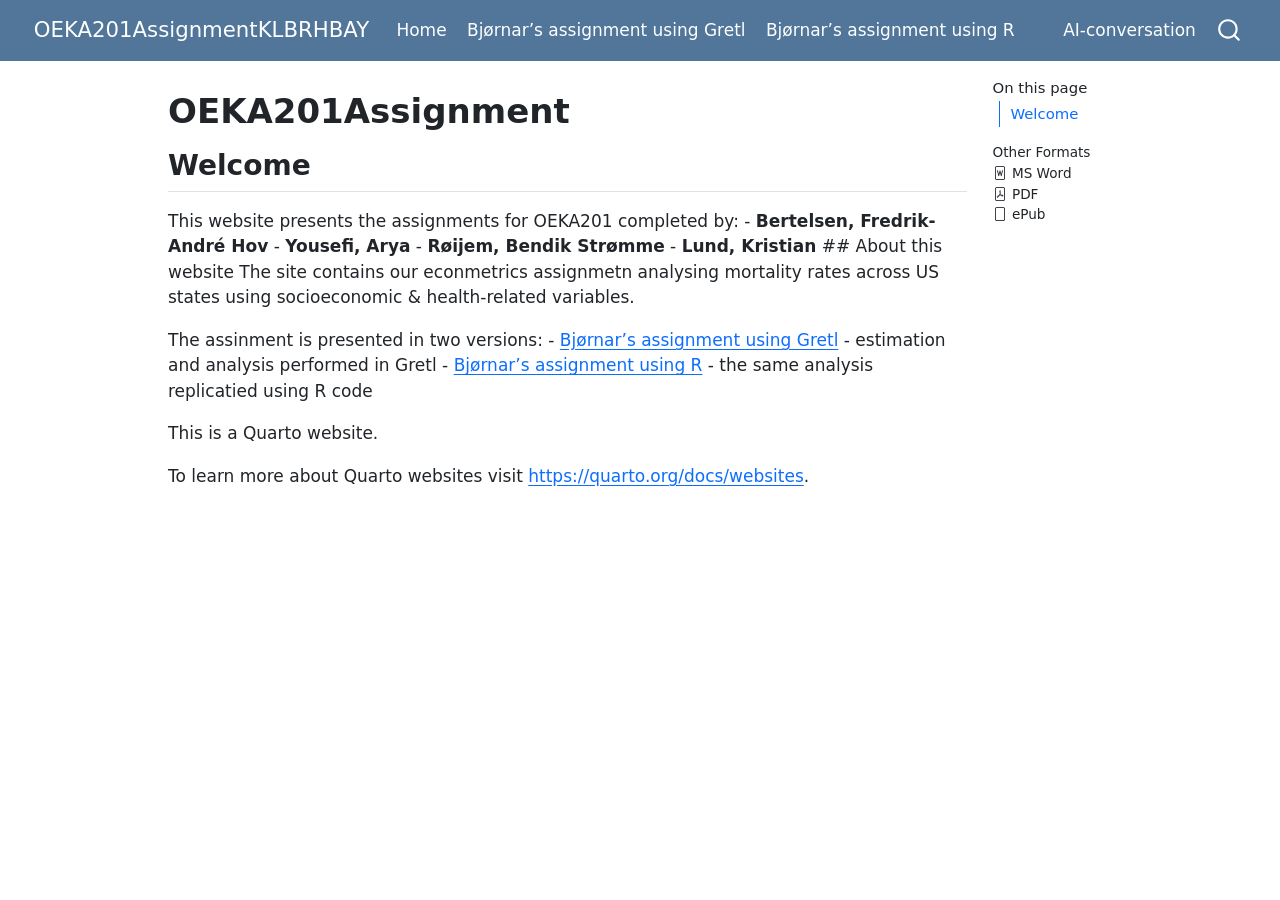
==== docs/index.html @ 36e55517 "la til landing page content" ====
<!DOCTYPE html>
<html xmlns="http://www.w3.org/1999/xhtml" lang="en" xml:lang="en"><head>

<meta charset="utf-8">
<meta name="generator" content="quarto-1.8.25">

<meta name="viewport" content="width=device-width, initial-scale=1.0, user-scalable=yes">


<title>OEKA201Assignment – OEKA201AssignmentKLBRHBAY</title>
<style>
code{white-space: pre-wrap;}
span.smallcaps{font-variant: small-caps;}
div.columns{display: flex; gap: min(4vw, 1.5em);}
div.column{flex: auto; overflow-x: auto;}
div.hanging-indent{margin-left: 1.5em; text-indent: -1.5em;}
ul.task-list{list-style: none;}
ul.task-list li input[type="checkbox"] {
  width: 0.8em;
  margin: 0 0.8em 0.2em -1em; /* quarto-specific, see https://github.com/quarto-dev/quarto-cli/issues/4556 */ 
  vertical-align: middle;
}
</style>


<script src="site_libs/quarto-nav/quarto-nav.js"></script>
<script src="site_libs/quarto-nav/headroom.min.js"></script>
<script src="site_libs/clipboard/clipboard.min.js"></script>
<script src="site_libs/quarto-search/autocomplete.umd.js"></script>
<script src="site_libs/quarto-search/fuse.min.js"></script>
<script src="site_libs/quarto-search/quarto-search.js"></script>
<meta name="quarto:offset" content="./">
<script src="site_libs/quarto-html/quarto.js" type="module"></script>
<script src="site_libs/quarto-html/tabsets/tabsets.js" type="module"></script>
<script src="site_libs/quarto-html/axe/axe-check.js" type="module"></script>
<script src="site_libs/quarto-html/popper.min.js"></script>
<script src="site_libs/quarto-html/tippy.umd.min.js"></script>
<script src="site_libs/quarto-html/anchor.min.js"></script>
<link href="site_libs/quarto-html/tippy.css" rel="stylesheet">
<link href="site_libs/quarto-html/quarto-syntax-highlighting-7b89279ff1a6dce999919e0e67d4d9ec.css" rel="stylesheet" id="quarto-text-highlighting-styles">
<script src="site_libs/bootstrap/bootstrap.min.js"></script>
<link href="site_libs/bootstrap/bootstrap-icons.css" rel="stylesheet">
<link href="site_libs/bootstrap/bootstrap-ff63373b1067ca6f91cf1456aa1f00a2.min.css" rel="stylesheet" append-hash="true" id="quarto-bootstrap" data-mode="light">
<script id="quarto-search-options" type="application/json">{
  "location": "navbar",
  "copy-button": false,
  "collapse-after": 3,
  "panel-placement": "end",
  "type": "overlay",
  "limit": 50,
  "keyboard-shortcut": [
    "f",
    "/",
    "s"
  ],
  "show-item-context": false,
  "language": {
    "search-no-results-text": "No results",
    "search-matching-documents-text": "matching documents",
    "search-copy-link-title": "Copy link to search",
    "search-hide-matches-text": "Hide additional matches",
    "search-more-match-text": "more match in this document",
    "search-more-matches-text": "more matches in this document",
    "search-clear-button-title": "Clear",
    "search-text-placeholder": "",
    "search-detached-cancel-button-title": "Cancel",
    "search-submit-button-title": "Submit",
    "search-label": "Search"
  }
}</script>


</head>

<body class="nav-fixed quarto-light">

<div id="quarto-search-results"></div>
  <header id="quarto-header" class="headroom fixed-top">
    <nav class="navbar navbar-expand-lg " data-bs-theme="dark">
      <div class="navbar-container container-fluid">
      <div class="navbar-brand-container mx-auto">
    <a href="./index.html" class="navbar-brand navbar-brand-logo">
    </a>
    <a class="navbar-brand" href="./index.html">
    <span class="navbar-title">OEKA201AssignmentKLBRHBAY</span>
    </a>
  </div>
            <div id="quarto-search" class="" title="Search"></div>
          <button class="navbar-toggler" type="button" data-bs-toggle="collapse" data-bs-target="#navbarCollapse" aria-controls="navbarCollapse" role="menu" aria-expanded="false" aria-label="Toggle navigation" onclick="if (window.quartoToggleHeadroom) { window.quartoToggleHeadroom(); }">
  <span class="navbar-toggler-icon"></span>
</button>
          <div class="collapse navbar-collapse" id="navbarCollapse">
            <ul class="navbar-nav navbar-nav-scroll me-auto">
  <li class="nav-item">
    <a class="nav-link active" href="./index.html" aria-current="page"> 
<span class="menu-text">Home</span></a>
  </li>  
  <li class="nav-item">
    <a class="nav-link" href="./assignment_gretl.pdf"> 
<span class="menu-text">Bjørnar’s assignment using Gretl</span></a>
  </li>  
  <li class="nav-item">
    <a class="nav-link" href="./assignment_r.pdf"> 
<span class="menu-text">Bjørnar’s assignment using R</span></a>
  </li>  
</ul>
            <ul class="navbar-nav navbar-nav-scroll ms-auto">
  <li class="nav-item">
    <span class="nav-link">
<span class="menu-text">AI-conversation</span>
    </span>
  </li>  
</ul>
          </div> <!-- /navcollapse -->
            <div class="quarto-navbar-tools">
</div>
      </div> <!-- /container-fluid -->
    </nav>
</header>
<!-- content -->
<div id="quarto-content" class="quarto-container page-columns page-rows-contents page-layout-article page-navbar">
<!-- sidebar -->
<!-- margin-sidebar -->
    <div id="quarto-margin-sidebar" class="sidebar margin-sidebar">
        <nav id="TOC" role="doc-toc" class="toc-active">
    <h2 id="toc-title">On this page</h2>
   
  <ul>
  <li><a href="#welcome" id="toc-welcome" class="nav-link active" data-scroll-target="#welcome">Welcome</a></li>
  </ul>
<div class="quarto-alternate-formats"><h2>Other Formats</h2><ul><li><a href="index.docx"><i class="bi bi-file-word"></i>MS Word</a></li><li><a href="index.pdf"><i class="bi bi-file-pdf"></i>PDF</a></li><li><a href="index.epub"><i class="bi bi-file"></i>ePub</a></li></ul></div></nav>
    </div>
<!-- main -->
<main class="content" id="quarto-document-content">

<header id="title-block-header" class="quarto-title-block default">
<div class="quarto-title">
<h1 class="title">OEKA201Assignment<klbrhbay></klbrhbay></h1>
</div>



<div class="quarto-title-meta">

    
  
    
  </div>
  


</header>


<section id="welcome" class="level2">
<h2 class="anchored" data-anchor-id="welcome">Welcome</h2>
<p>This website presents the assignments for OEKA201 completed by: - <strong>Bertelsen, Fredrik-André Hov</strong> - <strong>Yousefi, Arya</strong> - <strong>Røijem, Bendik Strømme</strong> - <strong>Lund, Kristian</strong> ## About this website The site contains our econmetrics assignmetn analysing mortality rates across US states using socioeconomic &amp; health-related variables.</p>
<p>The assinment is presented in two versions: - <a href="./assignment_gretl.pdf">Bjørnar’s assignment using Gretl</a> - estimation and analysis performed in Gretl - <a href="./assignment_r.pdf">Bjørnar’s assignment using R</a> - the same analysis replicatied using R code</p>
<p>This is a Quarto website.</p>
<p>To learn more about Quarto websites visit <a href="https://quarto.org/docs/websites" class="uri">https://quarto.org/docs/websites</a>.</p>


</section>

</main> <!-- /main -->
<script id="quarto-html-after-body" type="application/javascript">
  window.document.addEventListener("DOMContentLoaded", function (event) {
    const icon = "";
    const anchorJS = new window.AnchorJS();
    anchorJS.options = {
      placement: 'right',
      icon: icon
    };
    anchorJS.add('.anchored');
    const isCodeAnnotation = (el) => {
      for (const clz of el.classList) {
        if (clz.startsWith('code-annotation-')) {                     
          return true;
        }
      }
      return false;
    }
    const onCopySuccess = function(e) {
      // button target
      const button = e.trigger;
      // don't keep focus
      button.blur();
      // flash "checked"
      button.classList.add('code-copy-button-checked');
      var currentTitle = button.getAttribute("title");
      button.setAttribute("title", "Copied!");
      let tooltip;
      if (window.bootstrap) {
        button.setAttribute("data-bs-toggle", "tooltip");
        button.setAttribute("data-bs-placement", "left");
        button.setAttribute("data-bs-title", "Copied!");
        tooltip = new bootstrap.Tooltip(button, 
          { trigger: "manual", 
            customClass: "code-copy-button-tooltip",
            offset: [0, -8]});
        tooltip.show();    
      }
      setTimeout(function() {
        if (tooltip) {
          tooltip.hide();
          button.removeAttribute("data-bs-title");
          button.removeAttribute("data-bs-toggle");
          button.removeAttribute("data-bs-placement");
        }
        button.setAttribute("title", currentTitle);
        button.classList.remove('code-copy-button-checked');
      }, 1000);
      // clear code selection
      e.clearSelection();
    }
    const getTextToCopy = function(trigger) {
      const outerScaffold = trigger.parentElement.cloneNode(true);
      const codeEl = outerScaffold.querySelector('code');
      for (const childEl of codeEl.children) {
        if (isCodeAnnotation(childEl)) {
          childEl.remove();
        }
      }
      return codeEl.innerText;
    }
    const clipboard = new window.ClipboardJS('.code-copy-button:not([data-in-quarto-modal])', {
      text: getTextToCopy
    });
    clipboard.on('success', onCopySuccess);
    if (window.document.getElementById('quarto-embedded-source-code-modal')) {
      const clipboardModal = new window.ClipboardJS('.code-copy-button[data-in-quarto-modal]', {
        text: getTextToCopy,
        container: window.document.getElementById('quarto-embedded-source-code-modal')
      });
      clipboardModal.on('success', onCopySuccess);
    }
      var localhostRegex = new RegExp(/^(?:http|https):\/\/localhost\:?[0-9]*\//);
      var mailtoRegex = new RegExp(/^mailto:/);
        var filterRegex = new RegExp('/' + window.location.host + '/');
      var isInternal = (href) => {
          return filterRegex.test(href) || localhostRegex.test(href) || mailtoRegex.test(href);
      }
      // Inspect non-navigation links and adorn them if external
     var links = window.document.querySelectorAll('a[href]:not(.nav-link):not(.navbar-brand):not(.toc-action):not(.sidebar-link):not(.sidebar-item-toggle):not(.pagination-link):not(.no-external):not([aria-hidden]):not(.dropdown-item):not(.quarto-navigation-tool):not(.about-link)');
      for (var i=0; i<links.length; i++) {
        const link = links[i];
        if (!isInternal(link.href)) {
          // undo the damage that might have been done by quarto-nav.js in the case of
          // links that we want to consider external
          if (link.dataset.originalHref !== undefined) {
            link.href = link.dataset.originalHref;
          }
        }
      }
    function tippyHover(el, contentFn, onTriggerFn, onUntriggerFn) {
      const config = {
        allowHTML: true,
        maxWidth: 500,
        delay: 100,
        arrow: false,
        appendTo: function(el) {
            return el.parentElement;
        },
        interactive: true,
        interactiveBorder: 10,
        theme: 'quarto',
        placement: 'bottom-start',
      };
      if (contentFn) {
        config.content = contentFn;
      }
      if (onTriggerFn) {
        config.onTrigger = onTriggerFn;
      }
      if (onUntriggerFn) {
        config.onUntrigger = onUntriggerFn;
      }
      window.tippy(el, config); 
    }
    const noterefs = window.document.querySelectorAll('a[role="doc-noteref"]');
    for (var i=0; i<noterefs.length; i++) {
      const ref = noterefs[i];
      tippyHover(ref, function() {
        // use id or data attribute instead here
        let href = ref.getAttribute('data-footnote-href') || ref.getAttribute('href');
        try { href = new URL(href).hash; } catch {}
        const id = href.replace(/^#\/?/, "");
        const note = window.document.getElementById(id);
        if (note) {
          return note.innerHTML;
        } else {
          return "";
        }
      });
    }
    const xrefs = window.document.querySelectorAll('a.quarto-xref');
    const processXRef = (id, note) => {
      // Strip column container classes
      const stripColumnClz = (el) => {
        el.classList.remove("page-full", "page-columns");
        if (el.children) {
          for (const child of el.children) {
            stripColumnClz(child);
          }
        }
      }
      stripColumnClz(note)
      if (id === null || id.startsWith('sec-')) {
        // Special case sections, only their first couple elements
        const container = document.createElement("div");
        if (note.children && note.children.length > 2) {
          container.appendChild(note.children[0].cloneNode(true));
          for (let i = 1; i < note.children.length; i++) {
            const child = note.children[i];
            if (child.tagName === "P" && child.innerText === "") {
              continue;
            } else {
              container.appendChild(child.cloneNode(true));
              break;
            }
          }
          if (window.Quarto?.typesetMath) {
            window.Quarto.typesetMath(container);
          }
          return container.innerHTML
        } else {
          if (window.Quarto?.typesetMath) {
            window.Quarto.typesetMath(note);
          }
          return note.innerHTML;
        }
      } else {
        // Remove any anchor links if they are present
        const anchorLink = note.querySelector('a.anchorjs-link');
        if (anchorLink) {
          anchorLink.remove();
        }
        if (window.Quarto?.typesetMath) {
          window.Quarto.typesetMath(note);
        }
        if (note.classList.contains("callout")) {
          return note.outerHTML;
        } else {
          return note.innerHTML;
        }
      }
    }
    for (var i=0; i<xrefs.length; i++) {
      const xref = xrefs[i];
      tippyHover(xref, undefined, function(instance) {
        instance.disable();
        let url = xref.getAttribute('href');
        let hash = undefined; 
        if (url.startsWith('#')) {
          hash = url;
        } else {
          try { hash = new URL(url).hash; } catch {}
        }
        if (hash) {
          const id = hash.replace(/^#\/?/, "");
          const note = window.document.getElementById(id);
          if (note !== null) {
            try {
              const html = processXRef(id, note.cloneNode(true));
              instance.setContent(html);
            } finally {
              instance.enable();
              instance.show();
            }
          } else {
            // See if we can fetch this
            fetch(url.split('#')[0])
            .then(res => res.text())
            .then(html => {
              const parser = new DOMParser();
              const htmlDoc = parser.parseFromString(html, "text/html");
              const note = htmlDoc.getElementById(id);
              if (note !== null) {
                const html = processXRef(id, note);
                instance.setContent(html);
              } 
            }).finally(() => {
              instance.enable();
              instance.show();
            });
          }
        } else {
          // See if we can fetch a full url (with no hash to target)
          // This is a special case and we should probably do some content thinning / targeting
          fetch(url)
          .then(res => res.text())
          .then(html => {
            const parser = new DOMParser();
            const htmlDoc = parser.parseFromString(html, "text/html");
            const note = htmlDoc.querySelector('main.content');
            if (note !== null) {
              // This should only happen for chapter cross references
              // (since there is no id in the URL)
              // remove the first header
              if (note.children.length > 0 && note.children[0].tagName === "HEADER") {
                note.children[0].remove();
              }
              const html = processXRef(null, note);
              instance.setContent(html);
            } 
          }).finally(() => {
            instance.enable();
            instance.show();
          });
        }
      }, function(instance) {
      });
    }
        let selectedAnnoteEl;
        const selectorForAnnotation = ( cell, annotation) => {
          let cellAttr = 'data-code-cell="' + cell + '"';
          let lineAttr = 'data-code-annotation="' +  annotation + '"';
          const selector = 'span[' + cellAttr + '][' + lineAttr + ']';
          return selector;
        }
        const selectCodeLines = (annoteEl) => {
          const doc = window.document;
          const targetCell = annoteEl.getAttribute("data-target-cell");
          const targetAnnotation = annoteEl.getAttribute("data-target-annotation");
          const annoteSpan = window.document.querySelector(selectorForAnnotation(targetCell, targetAnnotation));
          const lines = annoteSpan.getAttribute("data-code-lines").split(",");
          const lineIds = lines.map((line) => {
            return targetCell + "-" + line;
          })
          let top = null;
          let height = null;
          let parent = null;
          if (lineIds.length > 0) {
              //compute the position of the single el (top and bottom and make a div)
              const el = window.document.getElementById(lineIds[0]);
              top = el.offsetTop;
              height = el.offsetHeight;
              parent = el.parentElement.parentElement;
            if (lineIds.length > 1) {
              const lastEl = window.document.getElementById(lineIds[lineIds.length - 1]);
              const bottom = lastEl.offsetTop + lastEl.offsetHeight;
              height = bottom - top;
            }
            if (top !== null && height !== null && parent !== null) {
              // cook up a div (if necessary) and position it 
              let div = window.document.getElementById("code-annotation-line-highlight");
              if (div === null) {
                div = window.document.createElement("div");
                div.setAttribute("id", "code-annotation-line-highlight");
                div.style.position = 'absolute';
                parent.appendChild(div);
              }
              div.style.top = top - 2 + "px";
              div.style.height = height + 4 + "px";
              div.style.left = 0;
              let gutterDiv = window.document.getElementById("code-annotation-line-highlight-gutter");
              if (gutterDiv === null) {
                gutterDiv = window.document.createElement("div");
                gutterDiv.setAttribute("id", "code-annotation-line-highlight-gutter");
                gutterDiv.style.position = 'absolute';
                const codeCell = window.document.getElementById(targetCell);
                const gutter = codeCell.querySelector('.code-annotation-gutter');
                gutter.appendChild(gutterDiv);
              }
              gutterDiv.style.top = top - 2 + "px";
              gutterDiv.style.height = height + 4 + "px";
            }
            selectedAnnoteEl = annoteEl;
          }
        };
        const unselectCodeLines = () => {
          const elementsIds = ["code-annotation-line-highlight", "code-annotation-line-highlight-gutter"];
          elementsIds.forEach((elId) => {
            const div = window.document.getElementById(elId);
            if (div) {
              div.remove();
            }
          });
          selectedAnnoteEl = undefined;
        };
          // Handle positioning of the toggle
      window.addEventListener(
        "resize",
        throttle(() => {
          elRect = undefined;
          if (selectedAnnoteEl) {
            selectCodeLines(selectedAnnoteEl);
          }
        }, 10)
      );
      function throttle(fn, ms) {
      let throttle = false;
      let timer;
        return (...args) => {
          if(!throttle) { // first call gets through
              fn.apply(this, args);
              throttle = true;
          } else { // all the others get throttled
              if(timer) clearTimeout(timer); // cancel #2
              timer = setTimeout(() => {
                fn.apply(this, args);
                timer = throttle = false;
              }, ms);
          }
        };
      }
        // Attach click handler to the DT
        const annoteDls = window.document.querySelectorAll('dt[data-target-cell]');
        for (const annoteDlNode of annoteDls) {
          annoteDlNode.addEventListener('click', (event) => {
            const clickedEl = event.target;
            if (clickedEl !== selectedAnnoteEl) {
              unselectCodeLines();
              const activeEl = window.document.querySelector('dt[data-target-cell].code-annotation-active');
              if (activeEl) {
                activeEl.classList.remove('code-annotation-active');
              }
              selectCodeLines(clickedEl);
              clickedEl.classList.add('code-annotation-active');
            } else {
              // Unselect the line
              unselectCodeLines();
              clickedEl.classList.remove('code-annotation-active');
            }
          });
        }
    const findCites = (el) => {
      const parentEl = el.parentElement;
      if (parentEl) {
        const cites = parentEl.dataset.cites;
        if (cites) {
          return {
            el,
            cites: cites.split(' ')
          };
        } else {
          return findCites(el.parentElement)
        }
      } else {
        return undefined;
      }
    };
    var bibliorefs = window.document.querySelectorAll('a[role="doc-biblioref"]');
    for (var i=0; i<bibliorefs.length; i++) {
      const ref = bibliorefs[i];
      const citeInfo = findCites(ref);
      if (citeInfo) {
        tippyHover(citeInfo.el, function() {
          var popup = window.document.createElement('div');
          citeInfo.cites.forEach(function(cite) {
            var citeDiv = window.document.createElement('div');
            citeDiv.classList.add('hanging-indent');
            citeDiv.classList.add('csl-entry');
            var biblioDiv = window.document.getElementById('ref-' + cite);
            if (biblioDiv) {
              citeDiv.innerHTML = biblioDiv.innerHTML;
            }
            popup.appendChild(citeDiv);
          });
          return popup.innerHTML;
        });
      }
    }
  });
  </script>
</div> <!-- /content -->




</body></html>
---- docs/site_libs/quarto-html/tippy.css ----
.tippy-box[data-animation=fade][data-state=hidden]{opacity:0}[data-tippy-root]{max-width:calc(100vw - 10px)}.tippy-box{position:relative;background-color:#333;color:#fff;border-radius:4px;font-size:14px;line-height:1.4;white-space:normal;outline:0;transition-property:transform,visibility,opacity}.tippy-box[data-placement^=top]>.tippy-arrow{bottom:0}.tippy-box[data-placement^=top]>.tippy-arrow:before{bottom:-7px;left:0;border-width:8px 8px 0;border-top-color:initial;transform-origin:center top}.tippy-box[data-placement^=bottom]>.tippy-arrow{top:0}.tippy-box[data-placement^=bottom]>.tippy-arrow:before{top:-7px;left:0;border-width:0 8px 8px;border-bottom-color:initial;transform-origin:center bottom}.tippy-box[data-placement^=left]>.tippy-arrow{right:0}.tippy-box[data-placement^=left]>.tippy-arrow:before{border-width:8px 0 8px 8px;border-left-color:initial;right:-7px;transform-origin:center left}.tippy-box[data-placement^=right]>.tippy-arrow{left:0}.tippy-box[data-placement^=right]>.tippy-arrow:before{left:-7px;border-width:8px 8px 8px 0;border-right-color:initial;transform-origin:center right}.tippy-box[data-inertia][data-state=visible]{transition-timing-function:cubic-bezier(.54,1.5,.38,1.11)}.tippy-arrow{width:16px;height:16px;color:#333}.tippy-arrow:before{content:"";position:absolute;border-color:transparent;border-style:solid}.tippy-content{position:relative;padding:5px 9px;z-index:1}
---- docs/site_libs/quarto-html/quarto-syntax-highlighting-7b89279ff1a6dce999919e0e67d4d9ec.css ----
/* quarto syntax highlight colors */
:root {
  --quarto-hl-ot-color: #003B4F;
  --quarto-hl-at-color: #657422;
  --quarto-hl-ss-color: #20794D;
  --quarto-hl-an-color: #5E5E5E;
  --quarto-hl-fu-color: #4758AB;
  --quarto-hl-st-color: #20794D;
  --quarto-hl-cf-color: #003B4F;
  --quarto-hl-op-color: #5E5E5E;
  --quarto-hl-er-color: #AD0000;
  --quarto-hl-bn-color: #AD0000;
  --quarto-hl-al-color: #AD0000;
  --quarto-hl-va-color: #111111;
  --quarto-hl-bu-color: inherit;
  --quarto-hl-ex-color: inherit;
  --quarto-hl-pp-color: #AD0000;
  --quarto-hl-in-color: #5E5E5E;
  --quarto-hl-vs-color: #20794D;
  --quarto-hl-wa-color: #5E5E5E;
  --quarto-hl-do-color: #5E5E5E;
  --quarto-hl-im-color: #00769E;
  --quarto-hl-ch-color: #20794D;
  --quarto-hl-dt-color: #AD0000;
  --quarto-hl-fl-color: #AD0000;
  --quarto-hl-co-color: #5E5E5E;
  --quarto-hl-cv-color: #5E5E5E;
  --quarto-hl-cn-color: #8f5902;
  --quarto-hl-sc-color: #5E5E5E;
  --quarto-hl-dv-color: #AD0000;
  --quarto-hl-kw-color: #003B4F;
}

/* other quarto variables */
:root {
  --quarto-font-monospace: SFMono-Regular, Menlo, Monaco, Consolas, "Liberation Mono", "Courier New", monospace;
}

/* syntax highlight based on Pandoc's rules */
pre > code.sourceCode > span {
  color: #003B4F;
}

code.sourceCode > span {
  color: #003B4F;
}

div.sourceCode,
div.sourceCode pre.sourceCode {
  color: #003B4F;
}

/* Normal */
code span {
  color: #003B4F;
}

/* Alert */
code span.al {
  color: #AD0000;
  font-style: inherit;
}

/* Annotation */
code span.an {
  color: #5E5E5E;
  font-style: inherit;
}

/* Attribute */
code span.at {
  color: #657422;
  font-style: inherit;
}

/* BaseN */
code span.bn {
  color: #AD0000;
  font-style: inherit;
}

/* BuiltIn */
code span.bu {
  font-style: inherit;
}

/* ControlFlow */
code span.cf {
  color: #003B4F;
  font-weight: bold;
  font-style: inherit;
}

/* Char */
code span.ch {
  color: #20794D;
  font-style: inherit;
}

/* Constant */
code span.cn {
  color: #8f5902;
  font-style: inherit;
}

/* Comment */
code span.co {
  color: #5E5E5E;
  font-style: inherit;
}

/* CommentVar */
code span.cv {
  color: #5E5E5E;
  font-style: italic;
}

/* Documentation */
code span.do {
  color: #5E5E5E;
  font-style: italic;
}

/* DataType */
code span.dt {
  color: #AD0000;
  font-style: inherit;
}

/* DecVal */
code span.dv {
  color: #AD0000;
  font-style: inherit;
}

/* Error */
code span.er {
  color: #AD0000;
  font-style: inherit;
}

/* Extension */
code span.ex {
  font-style: inherit;
}

/* Float */
code span.fl {
  color: #AD0000;
  font-style: inherit;
}

/* Function */
code span.fu {
  color: #4758AB;
  font-style: inherit;
}

/* Import */
code span.im {
  color: #00769E;
  font-style: inherit;
}

/* Information */
code span.in {
  color: #5E5E5E;
  font-style: inherit;
}

/* Keyword */
code span.kw {
  color: #003B4F;
  font-weight: bold;
  font-style: inherit;
}

/* Operator */
code span.op {
  color: #5E5E5E;
  font-style: inherit;
}

/* Other */
code span.ot {
  color: #003B4F;
  font-style: inherit;
}

/* Preprocessor */
code span.pp {
  color: #AD0000;
  font-style: inherit;
}

/* SpecialChar */
code span.sc {
  color: #5E5E5E;
  font-style: inherit;
}

/* SpecialString */
code span.ss {
  color: #20794D;
  font-style: inherit;
}

/* String */
code span.st {
  color: #20794D;
  font-style: inherit;
}

/* Variable */
code span.va {
  color: #111111;
  font-style: inherit;
}

/* VerbatimString */
code span.vs {
  color: #20794D;
  font-style: inherit;
}

/* Warning */
code span.wa {
  color: #5E5E5E;
  font-style: italic;
}

.prevent-inlining {
  content: "</";
}

/*# sourceMappingURL=3944bc705cfaf4c80e56f77c5205168a.css.map */
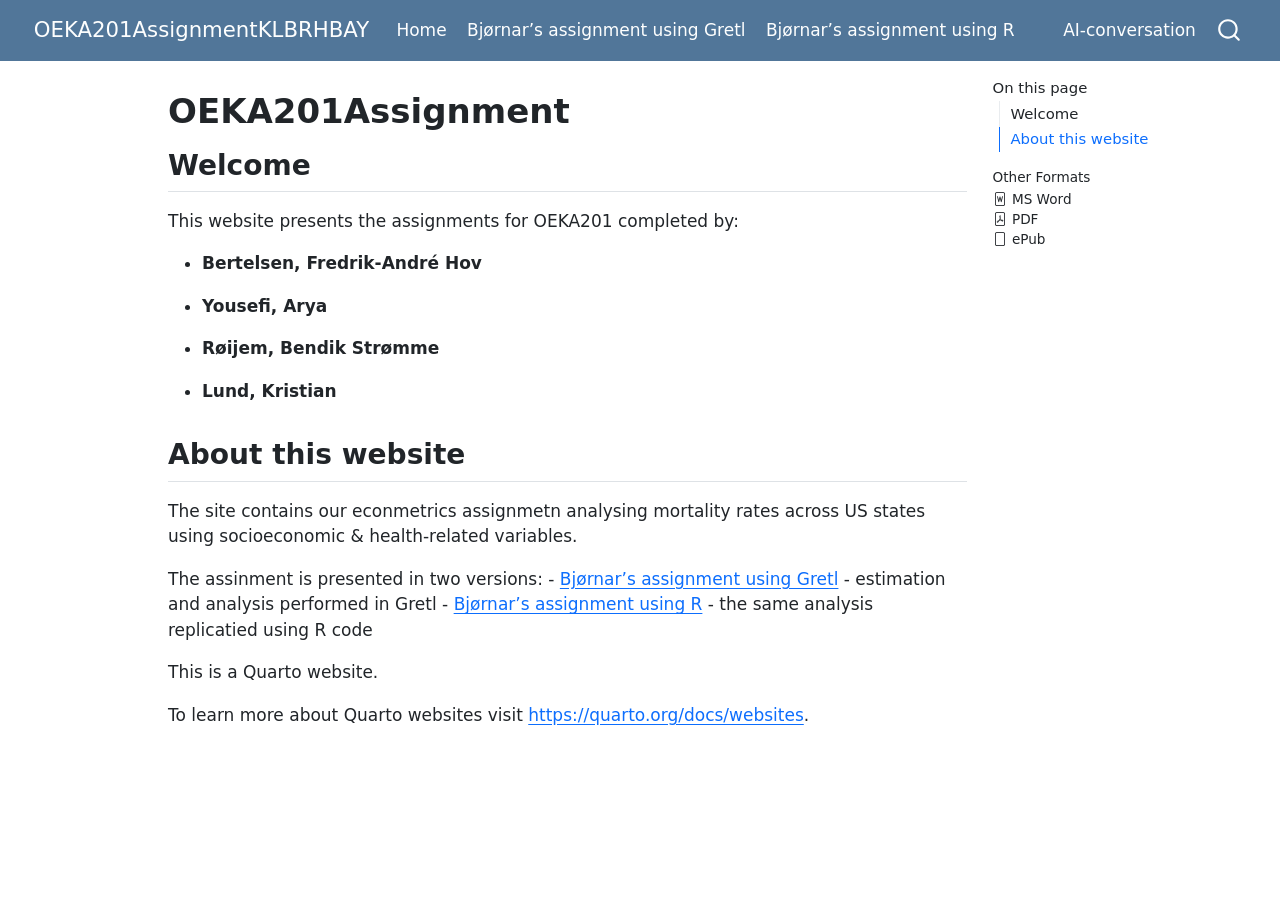
==== commit ea9cc34b: "trøbbel" ====
--- a/docs/index.html
+++ b/docs/index.html
@@ -127,6 +127,7 @@
    
   <ul>
   <li><a href="#welcome" id="toc-welcome" class="nav-link active" data-scroll-target="#welcome">Welcome</a></li>
+  <li><a href="#about-this-website" id="toc-about-this-website" class="nav-link" data-scroll-target="#about-this-website">About this website</a></li>
   </ul>
 <div class="quarto-alternate-formats"><h2>Other Formats</h2><ul><li><a href="index.docx"><i class="bi bi-file-word"></i>MS Word</a></li><li><a href="index.pdf"><i class="bi bi-file-pdf"></i>PDF</a></li><li><a href="index.epub"><i class="bi bi-file"></i>ePub</a></li></ul></div></nav>
     </div>
@@ -154,7 +155,17 @@
 
 <section id="welcome" class="level2">
 <h2 class="anchored" data-anchor-id="welcome">Welcome</h2>
-<p>This website presents the assignments for OEKA201 completed by: - <strong>Bertelsen, Fredrik-André Hov</strong> - <strong>Yousefi, Arya</strong> - <strong>Røijem, Bendik Strømme</strong> - <strong>Lund, Kristian</strong> ## About this website The site contains our econmetrics assignmetn analysing mortality rates across US states using socioeconomic &amp; health-related variables.</p>
+<p>This website presents the assignments for OEKA201 completed by:</p>
+<ul>
+<li><p><strong>Bertelsen, Fredrik-André Hov</strong></p></li>
+<li><p><strong>Yousefi, Arya</strong></p></li>
+<li><p><strong>Røijem, Bendik Strømme</strong></p></li>
+<li><p><strong>Lund, Kristian</strong></p></li>
+</ul>
+</section>
+<section id="about-this-website" class="level2">
+<h2 class="anchored" data-anchor-id="about-this-website">About this website</h2>
+<p>The site contains our econmetrics assignmetn analysing mortality rates across US states using socioeconomic &amp; health-related variables.</p>
 <p>The assinment is presented in two versions: - <a href="./assignment_gretl.pdf">Bjørnar’s assignment using Gretl</a> - estimation and analysis performed in Gretl - <a href="./assignment_r.pdf">Bjørnar’s assignment using R</a> - the same analysis replicatied using R code</p>
 <p>This is a Quarto website.</p>
 <p>To learn more about Quarto websites visit <a href="https://quarto.org/docs/websites" class="uri">https://quarto.org/docs/websites</a>.</p>
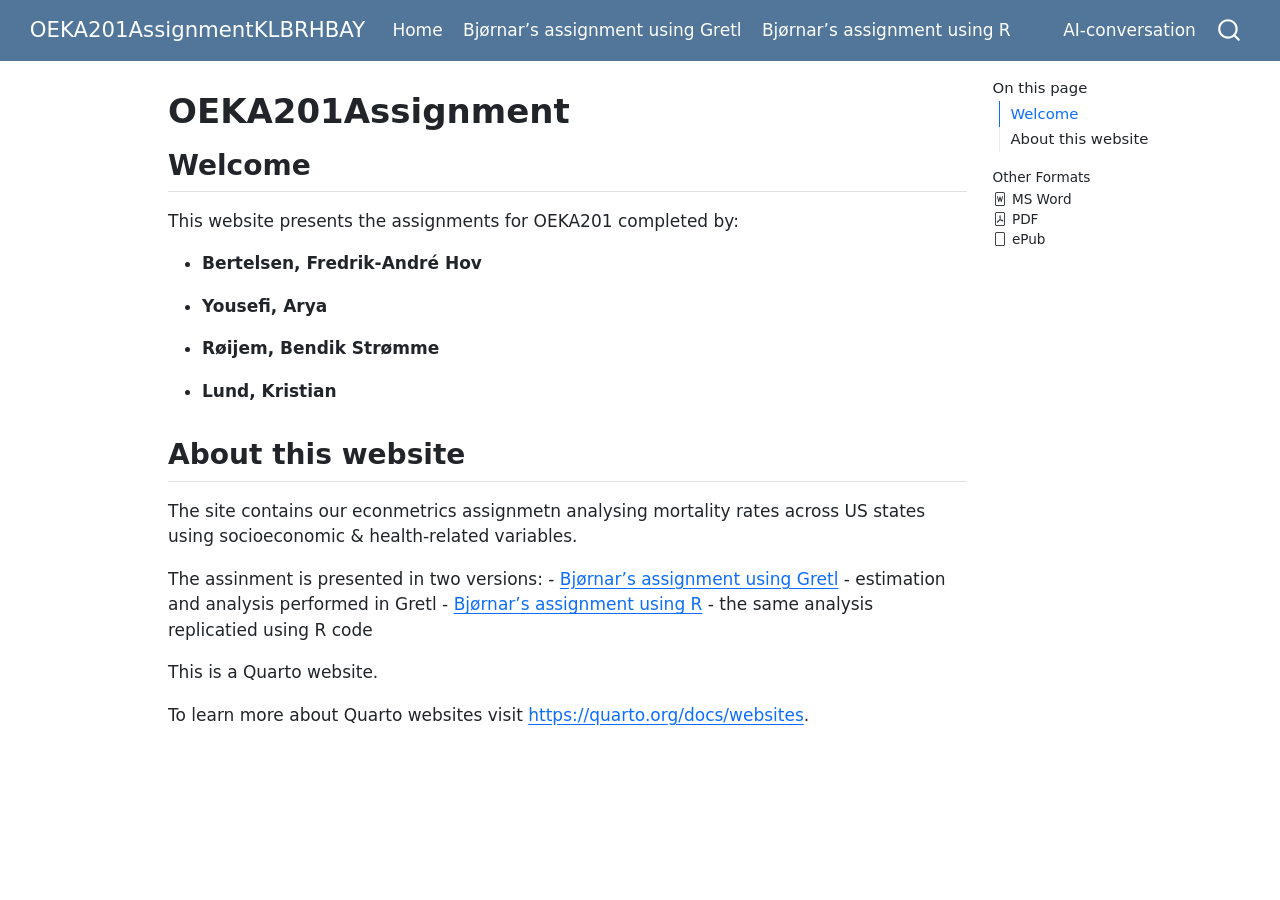
==== commit cf47a8de: "Add word count function and update assignment" ====
--- a/docs/index.html
+++ b/docs/index.html
@@ -2,7 +2,7 @@
 <html xmlns="http://www.w3.org/1999/xhtml" lang="en" xml:lang="en"><head>
 
 <meta charset="utf-8">
-<meta name="generator" content="quarto-1.8.25">
+<meta name="generator" content="quarto-1.5.57">
 
 <meta name="viewport" content="width=device-width, initial-scale=1.0, user-scalable=yes">
 
@@ -30,17 +30,15 @@
 <script src="site_libs/quarto-search/fuse.min.js"></script>
 <script src="site_libs/quarto-search/quarto-search.js"></script>
 <meta name="quarto:offset" content="./">
-<script src="site_libs/quarto-html/quarto.js" type="module"></script>
-<script src="site_libs/quarto-html/tabsets/tabsets.js" type="module"></script>
-<script src="site_libs/quarto-html/axe/axe-check.js" type="module"></script>
+<script src="site_libs/quarto-html/quarto.js"></script>
 <script src="site_libs/quarto-html/popper.min.js"></script>
 <script src="site_libs/quarto-html/tippy.umd.min.js"></script>
 <script src="site_libs/quarto-html/anchor.min.js"></script>
 <link href="site_libs/quarto-html/tippy.css" rel="stylesheet">
-<link href="site_libs/quarto-html/quarto-syntax-highlighting-7b89279ff1a6dce999919e0e67d4d9ec.css" rel="stylesheet" id="quarto-text-highlighting-styles">
+<link href="site_libs/quarto-html/quarto-syntax-highlighting.css" rel="stylesheet" id="quarto-text-highlighting-styles">
 <script src="site_libs/bootstrap/bootstrap.min.js"></script>
 <link href="site_libs/bootstrap/bootstrap-icons.css" rel="stylesheet">
-<link href="site_libs/bootstrap/bootstrap-ff63373b1067ca6f91cf1456aa1f00a2.min.css" rel="stylesheet" append-hash="true" id="quarto-bootstrap" data-mode="light">
+<link href="site_libs/bootstrap/bootstrap.min.css" rel="stylesheet" id="quarto-bootstrap" data-mode="light">
 <script id="quarto-search-options" type="application/json">{
   "location": "navbar",
   "copy-button": false,
@@ -72,15 +70,13 @@
 
 </head>
 
-<body class="nav-fixed quarto-light">
+<body class="nav-fixed">
 
 <div id="quarto-search-results"></div>
   <header id="quarto-header" class="headroom fixed-top">
     <nav class="navbar navbar-expand-lg " data-bs-theme="dark">
       <div class="navbar-container container-fluid">
       <div class="navbar-brand-container mx-auto">
-    <a href="./index.html" class="navbar-brand navbar-brand-logo">
-    </a>
     <a class="navbar-brand" href="./index.html">
     <span class="navbar-title">OEKA201AssignmentKLBRHBAY</span>
     </a>
@@ -175,243 +171,239 @@
 
 </main> <!-- /main -->
 <script id="quarto-html-after-body" type="application/javascript">
-  window.document.addEventListener("DOMContentLoaded", function (event) {
-    const icon = "";
-    const anchorJS = new window.AnchorJS();
-    anchorJS.options = {
-      placement: 'right',
-      icon: icon
-    };
-    anchorJS.add('.anchored');
-    const isCodeAnnotation = (el) => {
-      for (const clz of el.classList) {
-        if (clz.startsWith('code-annotation-')) {                     
-          return true;
-        }
-      }
-      return false;
-    }
-    const onCopySuccess = function(e) {
-      // button target
-      const button = e.trigger;
-      // don't keep focus
-      button.blur();
-      // flash "checked"
-      button.classList.add('code-copy-button-checked');
-      var currentTitle = button.getAttribute("title");
-      button.setAttribute("title", "Copied!");
-      let tooltip;
-      if (window.bootstrap) {
-        button.setAttribute("data-bs-toggle", "tooltip");
-        button.setAttribute("data-bs-placement", "left");
-        button.setAttribute("data-bs-title", "Copied!");
-        tooltip = new bootstrap.Tooltip(button, 
-          { trigger: "manual", 
-            customClass: "code-copy-button-tooltip",
-            offset: [0, -8]});
-        tooltip.show();    
-      }
-      setTimeout(function() {
-        if (tooltip) {
-          tooltip.hide();
-          button.removeAttribute("data-bs-title");
-          button.removeAttribute("data-bs-toggle");
-          button.removeAttribute("data-bs-placement");
-        }
-        button.setAttribute("title", currentTitle);
-        button.classList.remove('code-copy-button-checked');
-      }, 1000);
-      // clear code selection
-      e.clearSelection();
-    }
-    const getTextToCopy = function(trigger) {
-      const outerScaffold = trigger.parentElement.cloneNode(true);
-      const codeEl = outerScaffold.querySelector('code');
+window.document.addEventListener("DOMContentLoaded", function (event) {
+  const toggleBodyColorMode = (bsSheetEl) => {
+    const mode = bsSheetEl.getAttribute("data-mode");
+    const bodyEl = window.document.querySelector("body");
+    if (mode === "dark") {
+      bodyEl.classList.add("quarto-dark");
+      bodyEl.classList.remove("quarto-light");
+    } else {
+      bodyEl.classList.add("quarto-light");
+      bodyEl.classList.remove("quarto-dark");
+    }
+  }
+  const toggleBodyColorPrimary = () => {
+    const bsSheetEl = window.document.querySelector("link#quarto-bootstrap");
+    if (bsSheetEl) {
+      toggleBodyColorMode(bsSheetEl);
+    }
+  }
+  toggleBodyColorPrimary();  
+  const icon = "";
+  const anchorJS = new window.AnchorJS();
+  anchorJS.options = {
+    placement: 'right',
+    icon: icon
+  };
+  anchorJS.add('.anchored');
+  const isCodeAnnotation = (el) => {
+    for (const clz of el.classList) {
+      if (clz.startsWith('code-annotation-')) {                     
+        return true;
+      }
+    }
+    return false;
+  }
+  const onCopySuccess = function(e) {
+    // button target
+    const button = e.trigger;
+    // don't keep focus
+    button.blur();
+    // flash "checked"
+    button.classList.add('code-copy-button-checked');
+    var currentTitle = button.getAttribute("title");
+    button.setAttribute("title", "Copied!");
+    let tooltip;
+    if (window.bootstrap) {
+      button.setAttribute("data-bs-toggle", "tooltip");
+      button.setAttribute("data-bs-placement", "left");
+      button.setAttribute("data-bs-title", "Copied!");
+      tooltip = new bootstrap.Tooltip(button, 
+        { trigger: "manual", 
+          customClass: "code-copy-button-tooltip",
+          offset: [0, -8]});
+      tooltip.show();    
+    }
+    setTimeout(function() {
+      if (tooltip) {
+        tooltip.hide();
+        button.removeAttribute("data-bs-title");
+        button.removeAttribute("data-bs-toggle");
+        button.removeAttribute("data-bs-placement");
+      }
+      button.setAttribute("title", currentTitle);
+      button.classList.remove('code-copy-button-checked');
+    }, 1000);
+    // clear code selection
+    e.clearSelection();
+  }
+  const getTextToCopy = function(trigger) {
+      const codeEl = trigger.previousElementSibling.cloneNode(true);
       for (const childEl of codeEl.children) {
         if (isCodeAnnotation(childEl)) {
           childEl.remove();
         }
       }
       return codeEl.innerText;
-    }
-    const clipboard = new window.ClipboardJS('.code-copy-button:not([data-in-quarto-modal])', {
-      text: getTextToCopy
+  }
+  const clipboard = new window.ClipboardJS('.code-copy-button:not([data-in-quarto-modal])', {
+    text: getTextToCopy
+  });
+  clipboard.on('success', onCopySuccess);
+  if (window.document.getElementById('quarto-embedded-source-code-modal')) {
+    // For code content inside modals, clipBoardJS needs to be initialized with a container option
+    // TODO: Check when it could be a function (https://github.com/zenorocha/clipboard.js/issues/860)
+    const clipboardModal = new window.ClipboardJS('.code-copy-button[data-in-quarto-modal]', {
+      text: getTextToCopy,
+      container: window.document.getElementById('quarto-embedded-source-code-modal')
     });
-    clipboard.on('success', onCopySuccess);
-    if (window.document.getElementById('quarto-embedded-source-code-modal')) {
-      const clipboardModal = new window.ClipboardJS('.code-copy-button[data-in-quarto-modal]', {
-        text: getTextToCopy,
-        container: window.document.getElementById('quarto-embedded-source-code-modal')
-      });
-      clipboardModal.on('success', onCopySuccess);
-    }
-      var localhostRegex = new RegExp(/^(?:http|https):\/\/localhost\:?[0-9]*\//);
-      var mailtoRegex = new RegExp(/^mailto:/);
-        var filterRegex = new RegExp('/' + window.location.host + '/');
-      var isInternal = (href) => {
-          return filterRegex.test(href) || localhostRegex.test(href) || mailtoRegex.test(href);
-      }
-      // Inspect non-navigation links and adorn them if external
-     var links = window.document.querySelectorAll('a[href]:not(.nav-link):not(.navbar-brand):not(.toc-action):not(.sidebar-link):not(.sidebar-item-toggle):not(.pagination-link):not(.no-external):not([aria-hidden]):not(.dropdown-item):not(.quarto-navigation-tool):not(.about-link)');
-      for (var i=0; i<links.length; i++) {
-        const link = links[i];
-        if (!isInternal(link.href)) {
-          // undo the damage that might have been done by quarto-nav.js in the case of
-          // links that we want to consider external
-          if (link.dataset.originalHref !== undefined) {
-            link.href = link.dataset.originalHref;
-          }
-        }
-      }
-    function tippyHover(el, contentFn, onTriggerFn, onUntriggerFn) {
-      const config = {
-        allowHTML: true,
-        maxWidth: 500,
-        delay: 100,
-        arrow: false,
-        appendTo: function(el) {
-            return el.parentElement;
-        },
-        interactive: true,
-        interactiveBorder: 10,
-        theme: 'quarto',
-        placement: 'bottom-start',
-      };
-      if (contentFn) {
-        config.content = contentFn;
-      }
-      if (onTriggerFn) {
-        config.onTrigger = onTriggerFn;
-      }
-      if (onUntriggerFn) {
-        config.onUntrigger = onUntriggerFn;
-      }
-      window.tippy(el, config); 
-    }
-    const noterefs = window.document.querySelectorAll('a[role="doc-noteref"]');
-    for (var i=0; i<noterefs.length; i++) {
-      const ref = noterefs[i];
-      tippyHover(ref, function() {
-        // use id or data attribute instead here
-        let href = ref.getAttribute('data-footnote-href') || ref.getAttribute('href');
-        try { href = new URL(href).hash; } catch {}
-        const id = href.replace(/^#\/?/, "");
-        const note = window.document.getElementById(id);
-        if (note) {
-          return note.innerHTML;
-        } else {
-          return "";
-        }
-      });
-    }
-    const xrefs = window.document.querySelectorAll('a.quarto-xref');
-    const processXRef = (id, note) => {
-      // Strip column container classes
-      const stripColumnClz = (el) => {
-        el.classList.remove("page-full", "page-columns");
-        if (el.children) {
-          for (const child of el.children) {
-            stripColumnClz(child);
-          }
-        }
-      }
-      stripColumnClz(note)
-      if (id === null || id.startsWith('sec-')) {
-        // Special case sections, only their first couple elements
-        const container = document.createElement("div");
-        if (note.children && note.children.length > 2) {
-          container.appendChild(note.children[0].cloneNode(true));
-          for (let i = 1; i < note.children.length; i++) {
-            const child = note.children[i];
-            if (child.tagName === "P" && child.innerText === "") {
-              continue;
-            } else {
-              container.appendChild(child.cloneNode(true));
-              break;
-            }
-          }
-          if (window.Quarto?.typesetMath) {
-            window.Quarto.typesetMath(container);
-          }
-          return container.innerHTML
-        } else {
-          if (window.Quarto?.typesetMath) {
-            window.Quarto.typesetMath(note);
-          }
-          return note.innerHTML;
-        }
+    clipboardModal.on('success', onCopySuccess);
+  }
+    var localhostRegex = new RegExp(/^(?:http|https):\/\/localhost\:?[0-9]*\//);
+    var mailtoRegex = new RegExp(/^mailto:/);
+      var filterRegex = new RegExp('/' + window.location.host + '/');
+    var isInternal = (href) => {
+        return filterRegex.test(href) || localhostRegex.test(href) || mailtoRegex.test(href);
+    }
+    // Inspect non-navigation links and adorn them if external
+ 	var links = window.document.querySelectorAll('a[href]:not(.nav-link):not(.navbar-brand):not(.toc-action):not(.sidebar-link):not(.sidebar-item-toggle):not(.pagination-link):not(.no-external):not([aria-hidden]):not(.dropdown-item):not(.quarto-navigation-tool):not(.about-link)');
+    for (var i=0; i<links.length; i++) {
+      const link = links[i];
+      if (!isInternal(link.href)) {
+        // undo the damage that might have been done by quarto-nav.js in the case of
+        // links that we want to consider external
+        if (link.dataset.originalHref !== undefined) {
+          link.href = link.dataset.originalHref;
+        }
+      }
+    }
+  function tippyHover(el, contentFn, onTriggerFn, onUntriggerFn) {
+    const config = {
+      allowHTML: true,
+      maxWidth: 500,
+      delay: 100,
+      arrow: false,
+      appendTo: function(el) {
+          return el.parentElement;
+      },
+      interactive: true,
+      interactiveBorder: 10,
+      theme: 'quarto',
+      placement: 'bottom-start',
+    };
+    if (contentFn) {
+      config.content = contentFn;
+    }
+    if (onTriggerFn) {
+      config.onTrigger = onTriggerFn;
+    }
+    if (onUntriggerFn) {
+      config.onUntrigger = onUntriggerFn;
+    }
+    window.tippy(el, config); 
+  }
+  const noterefs = window.document.querySelectorAll('a[role="doc-noteref"]');
+  for (var i=0; i<noterefs.length; i++) {
+    const ref = noterefs[i];
+    tippyHover(ref, function() {
+      // use id or data attribute instead here
+      let href = ref.getAttribute('data-footnote-href') || ref.getAttribute('href');
+      try { href = new URL(href).hash; } catch {}
+      const id = href.replace(/^#\/?/, "");
+      const note = window.document.getElementById(id);
+      if (note) {
+        return note.innerHTML;
       } else {
-        // Remove any anchor links if they are present
-        const anchorLink = note.querySelector('a.anchorjs-link');
-        if (anchorLink) {
-          anchorLink.remove();
-        }
+        return "";
+      }
+    });
+  }
+  const xrefs = window.document.querySelectorAll('a.quarto-xref');
+  const processXRef = (id, note) => {
+    // Strip column container classes
+    const stripColumnClz = (el) => {
+      el.classList.remove("page-full", "page-columns");
+      if (el.children) {
+        for (const child of el.children) {
+          stripColumnClz(child);
+        }
+      }
+    }
+    stripColumnClz(note)
+    if (id === null || id.startsWith('sec-')) {
+      // Special case sections, only their first couple elements
+      const container = document.createElement("div");
+      if (note.children && note.children.length > 2) {
+        container.appendChild(note.children[0].cloneNode(true));
+        for (let i = 1; i < note.children.length; i++) {
+          const child = note.children[i];
+          if (child.tagName === "P" && child.innerText === "") {
+            continue;
+          } else {
+            container.appendChild(child.cloneNode(true));
+            break;
+          }
+        }
+        if (window.Quarto?.typesetMath) {
+          window.Quarto.typesetMath(container);
+        }
+        return container.innerHTML
+      } else {
         if (window.Quarto?.typesetMath) {
           window.Quarto.typesetMath(note);
         }
-        if (note.classList.contains("callout")) {
-          return note.outerHTML;
+        return note.innerHTML;
+      }
+    } else {
+      // Remove any anchor links if they are present
+      const anchorLink = note.querySelector('a.anchorjs-link');
+      if (anchorLink) {
+        anchorLink.remove();
+      }
+      if (window.Quarto?.typesetMath) {
+        window.Quarto.typesetMath(note);
+      }
+      // TODO in 1.5, we should make sure this works without a callout special case
+      if (note.classList.contains("callout")) {
+        return note.outerHTML;
+      } else {
+        return note.innerHTML;
+      }
+    }
+  }
+  for (var i=0; i<xrefs.length; i++) {
+    const xref = xrefs[i];
+    tippyHover(xref, undefined, function(instance) {
+      instance.disable();
+      let url = xref.getAttribute('href');
+      let hash = undefined; 
+      if (url.startsWith('#')) {
+        hash = url;
+      } else {
+        try { hash = new URL(url).hash; } catch {}
+      }
+      if (hash) {
+        const id = hash.replace(/^#\/?/, "");
+        const note = window.document.getElementById(id);
+        if (note !== null) {
+          try {
+            const html = processXRef(id, note.cloneNode(true));
+            instance.setContent(html);
+          } finally {
+            instance.enable();
+            instance.show();
+          }
         } else {
-          return note.innerHTML;
-        }
-      }
-    }
-    for (var i=0; i<xrefs.length; i++) {
-      const xref = xrefs[i];
-      tippyHover(xref, undefined, function(instance) {
-        instance.disable();
-        let url = xref.getAttribute('href');
-        let hash = undefined; 
-        if (url.startsWith('#')) {
-          hash = url;
-        } else {
-          try { hash = new URL(url).hash; } catch {}
-        }
-        if (hash) {
-          const id = hash.replace(/^#\/?/, "");
-          const note = window.document.getElementById(id);
-          if (note !== null) {
-            try {
-              const html = processXRef(id, note.cloneNode(true));
-              instance.setContent(html);
-            } finally {
-              instance.enable();
-              instance.show();
-            }
-          } else {
-            // See if we can fetch this
-            fetch(url.split('#')[0])
-            .then(res => res.text())
-            .then(html => {
-              const parser = new DOMParser();
-              const htmlDoc = parser.parseFromString(html, "text/html");
-              const note = htmlDoc.getElementById(id);
-              if (note !== null) {
-                const html = processXRef(id, note);
-                instance.setContent(html);
-              } 
-            }).finally(() => {
-              instance.enable();
-              instance.show();
-            });
-          }
-        } else {
-          // See if we can fetch a full url (with no hash to target)
-          // This is a special case and we should probably do some content thinning / targeting
-          fetch(url)
+          // See if we can fetch this
+          fetch(url.split('#')[0])
           .then(res => res.text())
           .then(html => {
             const parser = new DOMParser();
             const htmlDoc = parser.parseFromString(html, "text/html");
-            const note = htmlDoc.querySelector('main.content');
+            const note = htmlDoc.getElementById(id);
             if (note !== null) {
-              // This should only happen for chapter cross references
-              // (since there is no id in the URL)
-              // remove the first header
-              if (note.children.length > 0 && note.children[0].tagName === "HEADER") {
-                note.children[0].remove();
-              }
-              const html = processXRef(null, note);
+              const html = processXRef(id, note);
               instance.setContent(html);
             } 
           }).finally(() => {
@@ -419,161 +411,185 @@
             instance.show();
           });
         }
-      }, function(instance) {
+      } else {
+        // See if we can fetch a full url (with no hash to target)
+        // This is a special case and we should probably do some content thinning / targeting
+        fetch(url)
+        .then(res => res.text())
+        .then(html => {
+          const parser = new DOMParser();
+          const htmlDoc = parser.parseFromString(html, "text/html");
+          const note = htmlDoc.querySelector('main.content');
+          if (note !== null) {
+            // This should only happen for chapter cross references
+            // (since there is no id in the URL)
+            // remove the first header
+            if (note.children.length > 0 && note.children[0].tagName === "HEADER") {
+              note.children[0].remove();
+            }
+            const html = processXRef(null, note);
+            instance.setContent(html);
+          } 
+        }).finally(() => {
+          instance.enable();
+          instance.show();
+        });
+      }
+    }, function(instance) {
+    });
+  }
+      let selectedAnnoteEl;
+      const selectorForAnnotation = ( cell, annotation) => {
+        let cellAttr = 'data-code-cell="' + cell + '"';
+        let lineAttr = 'data-code-annotation="' +  annotation + '"';
+        const selector = 'span[' + cellAttr + '][' + lineAttr + ']';
+        return selector;
+      }
+      const selectCodeLines = (annoteEl) => {
+        const doc = window.document;
+        const targetCell = annoteEl.getAttribute("data-target-cell");
+        const targetAnnotation = annoteEl.getAttribute("data-target-annotation");
+        const annoteSpan = window.document.querySelector(selectorForAnnotation(targetCell, targetAnnotation));
+        const lines = annoteSpan.getAttribute("data-code-lines").split(",");
+        const lineIds = lines.map((line) => {
+          return targetCell + "-" + line;
+        })
+        let top = null;
+        let height = null;
+        let parent = null;
+        if (lineIds.length > 0) {
+            //compute the position of the single el (top and bottom and make a div)
+            const el = window.document.getElementById(lineIds[0]);
+            top = el.offsetTop;
+            height = el.offsetHeight;
+            parent = el.parentElement.parentElement;
+          if (lineIds.length > 1) {
+            const lastEl = window.document.getElementById(lineIds[lineIds.length - 1]);
+            const bottom = lastEl.offsetTop + lastEl.offsetHeight;
+            height = bottom - top;
+          }
+          if (top !== null && height !== null && parent !== null) {
+            // cook up a div (if necessary) and position it 
+            let div = window.document.getElementById("code-annotation-line-highlight");
+            if (div === null) {
+              div = window.document.createElement("div");
+              div.setAttribute("id", "code-annotation-line-highlight");
+              div.style.position = 'absolute';
+              parent.appendChild(div);
+            }
+            div.style.top = top - 2 + "px";
+            div.style.height = height + 4 + "px";
+            div.style.left = 0;
+            let gutterDiv = window.document.getElementById("code-annotation-line-highlight-gutter");
+            if (gutterDiv === null) {
+              gutterDiv = window.document.createElement("div");
+              gutterDiv.setAttribute("id", "code-annotation-line-highlight-gutter");
+              gutterDiv.style.position = 'absolute';
+              const codeCell = window.document.getElementById(targetCell);
+              const gutter = codeCell.querySelector('.code-annotation-gutter');
+              gutter.appendChild(gutterDiv);
+            }
+            gutterDiv.style.top = top - 2 + "px";
+            gutterDiv.style.height = height + 4 + "px";
+          }
+          selectedAnnoteEl = annoteEl;
+        }
+      };
+      const unselectCodeLines = () => {
+        const elementsIds = ["code-annotation-line-highlight", "code-annotation-line-highlight-gutter"];
+        elementsIds.forEach((elId) => {
+          const div = window.document.getElementById(elId);
+          if (div) {
+            div.remove();
+          }
+        });
+        selectedAnnoteEl = undefined;
+      };
+        // Handle positioning of the toggle
+    window.addEventListener(
+      "resize",
+      throttle(() => {
+        elRect = undefined;
+        if (selectedAnnoteEl) {
+          selectCodeLines(selectedAnnoteEl);
+        }
+      }, 10)
+    );
+    function throttle(fn, ms) {
+    let throttle = false;
+    let timer;
+      return (...args) => {
+        if(!throttle) { // first call gets through
+            fn.apply(this, args);
+            throttle = true;
+        } else { // all the others get throttled
+            if(timer) clearTimeout(timer); // cancel #2
+            timer = setTimeout(() => {
+              fn.apply(this, args);
+              timer = throttle = false;
+            }, ms);
+        }
+      };
+    }
+      // Attach click handler to the DT
+      const annoteDls = window.document.querySelectorAll('dt[data-target-cell]');
+      for (const annoteDlNode of annoteDls) {
+        annoteDlNode.addEventListener('click', (event) => {
+          const clickedEl = event.target;
+          if (clickedEl !== selectedAnnoteEl) {
+            unselectCodeLines();
+            const activeEl = window.document.querySelector('dt[data-target-cell].code-annotation-active');
+            if (activeEl) {
+              activeEl.classList.remove('code-annotation-active');
+            }
+            selectCodeLines(clickedEl);
+            clickedEl.classList.add('code-annotation-active');
+          } else {
+            // Unselect the line
+            unselectCodeLines();
+            clickedEl.classList.remove('code-annotation-active');
+          }
+        });
+      }
+  const findCites = (el) => {
+    const parentEl = el.parentElement;
+    if (parentEl) {
+      const cites = parentEl.dataset.cites;
+      if (cites) {
+        return {
+          el,
+          cites: cites.split(' ')
+        };
+      } else {
+        return findCites(el.parentElement)
+      }
+    } else {
+      return undefined;
+    }
+  };
+  var bibliorefs = window.document.querySelectorAll('a[role="doc-biblioref"]');
+  for (var i=0; i<bibliorefs.length; i++) {
+    const ref = bibliorefs[i];
+    const citeInfo = findCites(ref);
+    if (citeInfo) {
+      tippyHover(citeInfo.el, function() {
+        var popup = window.document.createElement('div');
+        citeInfo.cites.forEach(function(cite) {
+          var citeDiv = window.document.createElement('div');
+          citeDiv.classList.add('hanging-indent');
+          citeDiv.classList.add('csl-entry');
+          var biblioDiv = window.document.getElementById('ref-' + cite);
+          if (biblioDiv) {
+            citeDiv.innerHTML = biblioDiv.innerHTML;
+          }
+          popup.appendChild(citeDiv);
+        });
+        return popup.innerHTML;
       });
     }
-        let selectedAnnoteEl;
-        const selectorForAnnotation = ( cell, annotation) => {
-          let cellAttr = 'data-code-cell="' + cell + '"';
-          let lineAttr = 'data-code-annotation="' +  annotation + '"';
-          const selector = 'span[' + cellAttr + '][' + lineAttr + ']';
-          return selector;
-        }
-        const selectCodeLines = (annoteEl) => {
-          const doc = window.document;
-          const targetCell = annoteEl.getAttribute("data-target-cell");
-          const targetAnnotation = annoteEl.getAttribute("data-target-annotation");
-          const annoteSpan = window.document.querySelector(selectorForAnnotation(targetCell, targetAnnotation));
-          const lines = annoteSpan.getAttribute("data-code-lines").split(",");
-          const lineIds = lines.map((line) => {
-            return targetCell + "-" + line;
-          })
-          let top = null;
-          let height = null;
-          let parent = null;
-          if (lineIds.length > 0) {
-              //compute the position of the single el (top and bottom and make a div)
-              const el = window.document.getElementById(lineIds[0]);
-              top = el.offsetTop;
-              height = el.offsetHeight;
-              parent = el.parentElement.parentElement;
-            if (lineIds.length > 1) {
-              const lastEl = window.document.getElementById(lineIds[lineIds.length - 1]);
-              const bottom = lastEl.offsetTop + lastEl.offsetHeight;
-              height = bottom - top;
-            }
-            if (top !== null && height !== null && parent !== null) {
-              // cook up a div (if necessary) and position it 
-              let div = window.document.getElementById("code-annotation-line-highlight");
-              if (div === null) {
-                div = window.document.createElement("div");
-                div.setAttribute("id", "code-annotation-line-highlight");
-                div.style.position = 'absolute';
-                parent.appendChild(div);
-              }
-              div.style.top = top - 2 + "px";
-              div.style.height = height + 4 + "px";
-              div.style.left = 0;
-              let gutterDiv = window.document.getElementById("code-annotation-line-highlight-gutter");
-              if (gutterDiv === null) {
-                gutterDiv = window.document.createElement("div");
-                gutterDiv.setAttribute("id", "code-annotation-line-highlight-gutter");
-                gutterDiv.style.position = 'absolute';
-                const codeCell = window.document.getElementById(targetCell);
-                const gutter = codeCell.querySelector('.code-annotation-gutter');
-                gutter.appendChild(gutterDiv);
-              }
-              gutterDiv.style.top = top - 2 + "px";
-              gutterDiv.style.height = height + 4 + "px";
-            }
-            selectedAnnoteEl = annoteEl;
-          }
-        };
-        const unselectCodeLines = () => {
-          const elementsIds = ["code-annotation-line-highlight", "code-annotation-line-highlight-gutter"];
-          elementsIds.forEach((elId) => {
-            const div = window.document.getElementById(elId);
-            if (div) {
-              div.remove();
-            }
-          });
-          selectedAnnoteEl = undefined;
-        };
-          // Handle positioning of the toggle
-      window.addEventListener(
-        "resize",
-        throttle(() => {
-          elRect = undefined;
-          if (selectedAnnoteEl) {
-            selectCodeLines(selectedAnnoteEl);
-          }
-        }, 10)
-      );
-      function throttle(fn, ms) {
-      let throttle = false;
-      let timer;
-        return (...args) => {
-          if(!throttle) { // first call gets through
-              fn.apply(this, args);
-              throttle = true;
-          } else { // all the others get throttled
-              if(timer) clearTimeout(timer); // cancel #2
-              timer = setTimeout(() => {
-                fn.apply(this, args);
-                timer = throttle = false;
-              }, ms);
-          }
-        };
-      }
-        // Attach click handler to the DT
-        const annoteDls = window.document.querySelectorAll('dt[data-target-cell]');
-        for (const annoteDlNode of annoteDls) {
-          annoteDlNode.addEventListener('click', (event) => {
-            const clickedEl = event.target;
-            if (clickedEl !== selectedAnnoteEl) {
-              unselectCodeLines();
-              const activeEl = window.document.querySelector('dt[data-target-cell].code-annotation-active');
-              if (activeEl) {
-                activeEl.classList.remove('code-annotation-active');
-              }
-              selectCodeLines(clickedEl);
-              clickedEl.classList.add('code-annotation-active');
-            } else {
-              // Unselect the line
-              unselectCodeLines();
-              clickedEl.classList.remove('code-annotation-active');
-            }
-          });
-        }
-    const findCites = (el) => {
-      const parentEl = el.parentElement;
-      if (parentEl) {
-        const cites = parentEl.dataset.cites;
-        if (cites) {
-          return {
-            el,
-            cites: cites.split(' ')
-          };
-        } else {
-          return findCites(el.parentElement)
-        }
-      } else {
-        return undefined;
-      }
-    };
-    var bibliorefs = window.document.querySelectorAll('a[role="doc-biblioref"]');
-    for (var i=0; i<bibliorefs.length; i++) {
-      const ref = bibliorefs[i];
-      const citeInfo = findCites(ref);
-      if (citeInfo) {
-        tippyHover(citeInfo.el, function() {
-          var popup = window.document.createElement('div');
-          citeInfo.cites.forEach(function(cite) {
-            var citeDiv = window.document.createElement('div');
-            citeDiv.classList.add('hanging-indent');
-            citeDiv.classList.add('csl-entry');
-            var biblioDiv = window.document.getElementById('ref-' + cite);
-            if (biblioDiv) {
-              citeDiv.innerHTML = biblioDiv.innerHTML;
-            }
-            popup.appendChild(citeDiv);
-          });
-          return popup.innerHTML;
-        });
-      }
-    }
-  });
-  </script>
+  }
+});
+</script>
 </div> <!-- /content -->
 
 
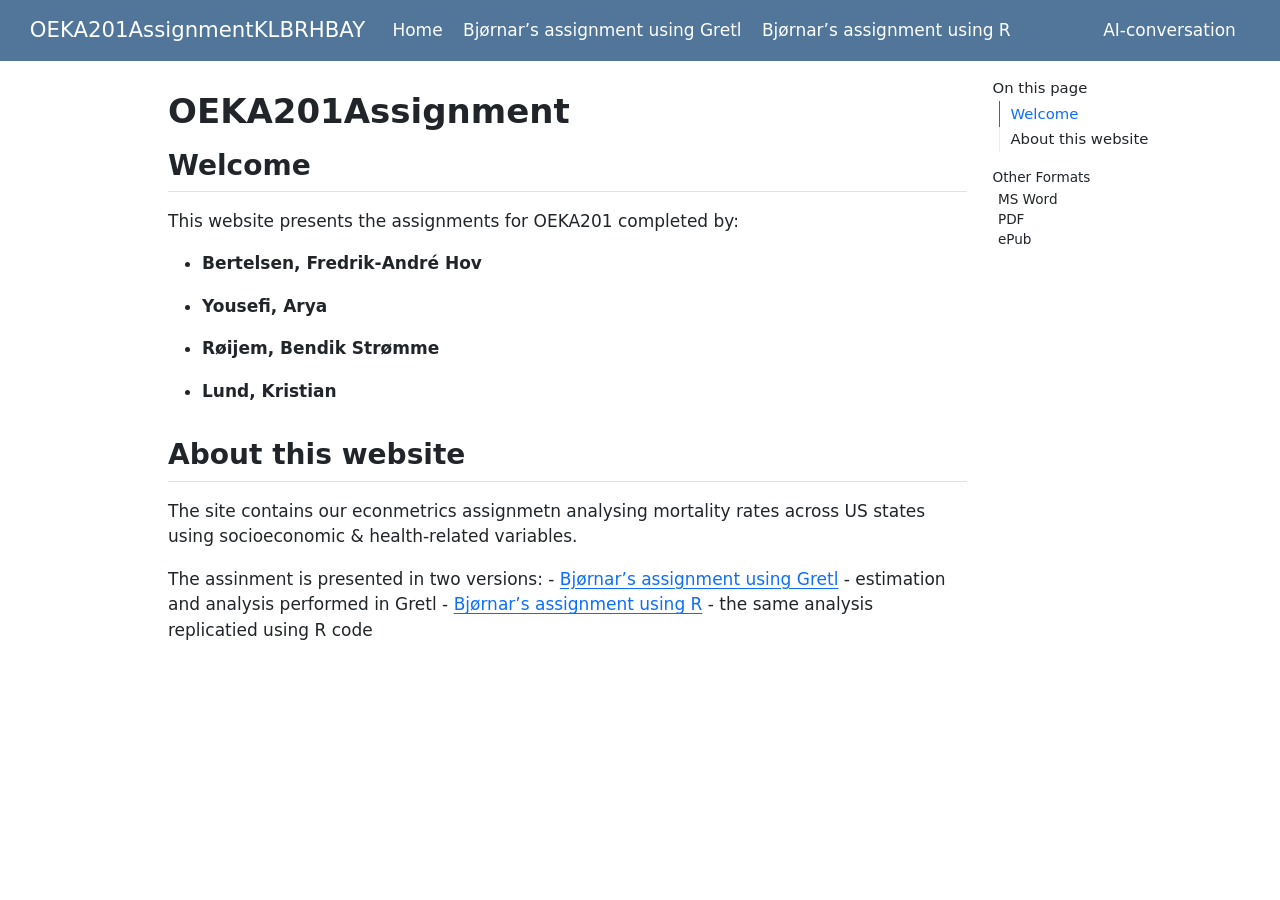
==== commit 0bfa5b60: "oppdatert nettside wordcount" ====
--- a/docs/index.html
+++ b/docs/index.html
@@ -163,8 +163,6 @@
 <h2 class="anchored" data-anchor-id="about-this-website">About this website</h2>
 <p>The site contains our econmetrics assignmetn analysing mortality rates across US states using socioeconomic &amp; health-related variables.</p>
 <p>The assinment is presented in two versions: - <a href="./assignment_gretl.pdf">Bjørnar’s assignment using Gretl</a> - estimation and analysis performed in Gretl - <a href="./assignment_r.pdf">Bjørnar’s assignment using R</a> - the same analysis replicatied using R code</p>
-<p>This is a Quarto website.</p>
-<p>To learn more about Quarto websites visit <a href="https://quarto.org/docs/websites" class="uri">https://quarto.org/docs/websites</a>.</p>
 
 
 </section>
--- a/docs/site_libs/quarto-html/quarto-syntax-highlighting.css
+++ b/docs/site_libs/quarto-html/quarto-syntax-highlighting.css
@@ -0,0 +1,201 @@
+/* quarto syntax highlight colors */
+:root {
+  --quarto-hl-ot-color: #003B4F;
+  --quarto-hl-at-color: #657422;
+  --quarto-hl-ss-color: #20794D;
+  --quarto-hl-an-color: #5E5E5E;
+  --quarto-hl-fu-color: #4758AB;
+  --quarto-hl-st-color: #20794D;
+  --quarto-hl-cf-color: #003B4F;
+  --quarto-hl-op-color: #5E5E5E;
+  --quarto-hl-er-color: #AD0000;
+  --quarto-hl-bn-color: #AD0000;
+  --quarto-hl-al-color: #AD0000;
+  --quarto-hl-va-color: #111111;
+  --quarto-hl-bu-color: inherit;
+  --quarto-hl-ex-color: inherit;
+  --quarto-hl-pp-color: #AD0000;
+  --quarto-hl-in-color: #5E5E5E;
+  --quarto-hl-vs-color: #20794D;
+  --quarto-hl-wa-color: #5E5E5E;
+  --quarto-hl-do-color: #5E5E5E;
+  --quarto-hl-im-color: #00769E;
+  --quarto-hl-ch-color: #20794D;
+  --quarto-hl-dt-color: #AD0000;
+  --quarto-hl-fl-color: #AD0000;
+  --quarto-hl-co-color: #5E5E5E;
+  --quarto-hl-cv-color: #5E5E5E;
+  --quarto-hl-cn-color: #8f5902;
+  --quarto-hl-sc-color: #5E5E5E;
+  --quarto-hl-dv-color: #AD0000;
+  --quarto-hl-kw-color: #003B4F;
+}
+
+/* other quarto variables */
+pre > code.sourceCode > span {
+  color: #003B4F;
+}
+
+code span {
+  color: #003B4F;
+}
+
+code.sourceCode > span {
+  color: #003B4F;
+}
+
+div.sourceCode,
+div.sourceCode pre.sourceCode {
+  color: #003B4F;
+}
+
+code span.ot {
+  color: #003B4F;
+  font-style: inherit;
+}
+
+code span.at {
+  color: #657422;
+  font-style: inherit;
+}
+
+code span.ss {
+  color: #20794D;
+  font-style: inherit;
+}
+
+code span.an {
+  color: #5E5E5E;
+  font-style: inherit;
+}
+
+code span.fu {
+  color: #4758AB;
+  font-style: inherit;
+}
+
+code span.st {
+  color: #20794D;
+  font-style: inherit;
+}
+
+code span.cf {
+  color: #003B4F;
+  font-weight: bold;
+  font-style: inherit;
+}
+
+code span.op {
+  color: #5E5E5E;
+  font-style: inherit;
+}
+
+code span.er {
+  color: #AD0000;
+  font-style: inherit;
+}
+
+code span.bn {
+  color: #AD0000;
+  font-style: inherit;
+}
+
+code span.al {
+  color: #AD0000;
+  font-style: inherit;
+}
+
+code span.va {
+  color: #111111;
+  font-style: inherit;
+}
+
+code span.bu {
+  font-style: inherit;
+}
+
+code span.ex {
+  font-style: inherit;
+}
+
+code span.pp {
+  color: #AD0000;
+  font-style: inherit;
+}
+
+code span.in {
+  color: #5E5E5E;
+  font-style: inherit;
+}
+
+code span.vs {
+  color: #20794D;
+  font-style: inherit;
+}
+
+code span.wa {
+  color: #5E5E5E;
+  font-style: italic;
+}
+
+code span.do {
+  color: #5E5E5E;
+  font-style: italic;
+}
+
+code span.im {
+  color: #00769E;
+  font-style: inherit;
+}
+
+code span.ch {
+  color: #20794D;
+  font-style: inherit;
+}
+
+code span.dt {
+  color: #AD0000;
+  font-style: inherit;
+}
+
+code span.fl {
+  color: #AD0000;
+  font-style: inherit;
+}
+
+code span.co {
+  color: #5E5E5E;
+  font-style: inherit;
+}
+
+code span.cv {
+  color: #5E5E5E;
+  font-style: italic;
+}
+
+code span.cn {
+  color: #8f5902;
+  font-style: inherit;
+}
+
+code span.sc {
+  color: #5E5E5E;
+  font-style: inherit;
+}
+
+code span.dv {
+  color: #AD0000;
+  font-style: inherit;
+}
+
+code span.kw {
+  color: #003B4F;
+  font-weight: bold;
+  font-style: inherit;
+}
+
+.prevent-inlining {
+  content: "</";
+}
+
+/*# sourceMappingURL=debc5d5d77c3f9108843748ff7464032.css.map */
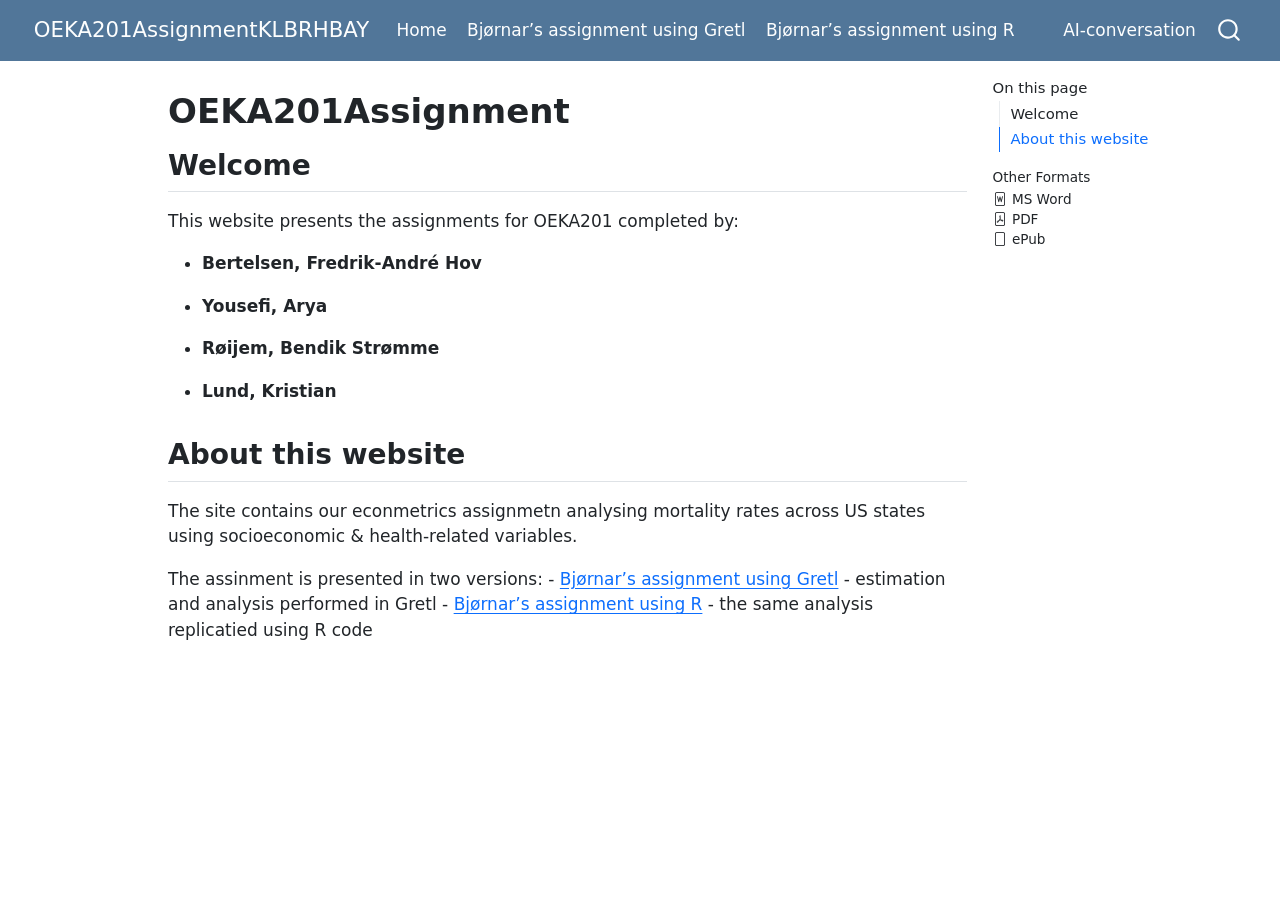
==== commit ea20eb63: "fikk lagt til en graf" ====
--- a/docs/index.html
+++ b/docs/index.html
@@ -2,7 +2,7 @@
 <html xmlns="http://www.w3.org/1999/xhtml" lang="en" xml:lang="en"><head>
 
 <meta charset="utf-8">
-<meta name="generator" content="quarto-1.5.57">
+<meta name="generator" content="quarto-1.8.25">
 
 <meta name="viewport" content="width=device-width, initial-scale=1.0, user-scalable=yes">
 
@@ -30,15 +30,17 @@
 <script src="site_libs/quarto-search/fuse.min.js"></script>
 <script src="site_libs/quarto-search/quarto-search.js"></script>
 <meta name="quarto:offset" content="./">
-<script src="site_libs/quarto-html/quarto.js"></script>
+<script src="site_libs/quarto-html/quarto.js" type="module"></script>
+<script src="site_libs/quarto-html/tabsets/tabsets.js" type="module"></script>
+<script src="site_libs/quarto-html/axe/axe-check.js" type="module"></script>
 <script src="site_libs/quarto-html/popper.min.js"></script>
 <script src="site_libs/quarto-html/tippy.umd.min.js"></script>
 <script src="site_libs/quarto-html/anchor.min.js"></script>
 <link href="site_libs/quarto-html/tippy.css" rel="stylesheet">
-<link href="site_libs/quarto-html/quarto-syntax-highlighting.css" rel="stylesheet" id="quarto-text-highlighting-styles">
+<link href="site_libs/quarto-html/quarto-syntax-highlighting-7b89279ff1a6dce999919e0e67d4d9ec.css" rel="stylesheet" id="quarto-text-highlighting-styles">
 <script src="site_libs/bootstrap/bootstrap.min.js"></script>
 <link href="site_libs/bootstrap/bootstrap-icons.css" rel="stylesheet">
-<link href="site_libs/bootstrap/bootstrap.min.css" rel="stylesheet" id="quarto-bootstrap" data-mode="light">
+<link href="site_libs/bootstrap/bootstrap-ff63373b1067ca6f91cf1456aa1f00a2.min.css" rel="stylesheet" append-hash="true" id="quarto-bootstrap" data-mode="light">
 <script id="quarto-search-options" type="application/json">{
   "location": "navbar",
   "copy-button": false,
@@ -70,13 +72,15 @@
 
 </head>
 
-<body class="nav-fixed">
+<body class="nav-fixed quarto-light">
 
 <div id="quarto-search-results"></div>
   <header id="quarto-header" class="headroom fixed-top">
     <nav class="navbar navbar-expand-lg " data-bs-theme="dark">
       <div class="navbar-container container-fluid">
       <div class="navbar-brand-container mx-auto">
+    <a href="./index.html" class="navbar-brand navbar-brand-logo">
+    </a>
     <a class="navbar-brand" href="./index.html">
     <span class="navbar-title">OEKA201AssignmentKLBRHBAY</span>
     </a>
@@ -169,239 +173,243 @@
 
 </main> <!-- /main -->
 <script id="quarto-html-after-body" type="application/javascript">
-window.document.addEventListener("DOMContentLoaded", function (event) {
-  const toggleBodyColorMode = (bsSheetEl) => {
-    const mode = bsSheetEl.getAttribute("data-mode");
-    const bodyEl = window.document.querySelector("body");
-    if (mode === "dark") {
-      bodyEl.classList.add("quarto-dark");
-      bodyEl.classList.remove("quarto-light");
-    } else {
-      bodyEl.classList.add("quarto-light");
-      bodyEl.classList.remove("quarto-dark");
-    }
-  }
-  const toggleBodyColorPrimary = () => {
-    const bsSheetEl = window.document.querySelector("link#quarto-bootstrap");
-    if (bsSheetEl) {
-      toggleBodyColorMode(bsSheetEl);
-    }
-  }
-  toggleBodyColorPrimary();  
-  const icon = "";
-  const anchorJS = new window.AnchorJS();
-  anchorJS.options = {
-    placement: 'right',
-    icon: icon
-  };
-  anchorJS.add('.anchored');
-  const isCodeAnnotation = (el) => {
-    for (const clz of el.classList) {
-      if (clz.startsWith('code-annotation-')) {                     
-        return true;
-      }
-    }
-    return false;
-  }
-  const onCopySuccess = function(e) {
-    // button target
-    const button = e.trigger;
-    // don't keep focus
-    button.blur();
-    // flash "checked"
-    button.classList.add('code-copy-button-checked');
-    var currentTitle = button.getAttribute("title");
-    button.setAttribute("title", "Copied!");
-    let tooltip;
-    if (window.bootstrap) {
-      button.setAttribute("data-bs-toggle", "tooltip");
-      button.setAttribute("data-bs-placement", "left");
-      button.setAttribute("data-bs-title", "Copied!");
-      tooltip = new bootstrap.Tooltip(button, 
-        { trigger: "manual", 
-          customClass: "code-copy-button-tooltip",
-          offset: [0, -8]});
-      tooltip.show();    
-    }
-    setTimeout(function() {
-      if (tooltip) {
-        tooltip.hide();
-        button.removeAttribute("data-bs-title");
-        button.removeAttribute("data-bs-toggle");
-        button.removeAttribute("data-bs-placement");
-      }
-      button.setAttribute("title", currentTitle);
-      button.classList.remove('code-copy-button-checked');
-    }, 1000);
-    // clear code selection
-    e.clearSelection();
-  }
-  const getTextToCopy = function(trigger) {
-      const codeEl = trigger.previousElementSibling.cloneNode(true);
+  window.document.addEventListener("DOMContentLoaded", function (event) {
+    const icon = "";
+    const anchorJS = new window.AnchorJS();
+    anchorJS.options = {
+      placement: 'right',
+      icon: icon
+    };
+    anchorJS.add('.anchored');
+    const isCodeAnnotation = (el) => {
+      for (const clz of el.classList) {
+        if (clz.startsWith('code-annotation-')) {                     
+          return true;
+        }
+      }
+      return false;
+    }
+    const onCopySuccess = function(e) {
+      // button target
+      const button = e.trigger;
+      // don't keep focus
+      button.blur();
+      // flash "checked"
+      button.classList.add('code-copy-button-checked');
+      var currentTitle = button.getAttribute("title");
+      button.setAttribute("title", "Copied!");
+      let tooltip;
+      if (window.bootstrap) {
+        button.setAttribute("data-bs-toggle", "tooltip");
+        button.setAttribute("data-bs-placement", "left");
+        button.setAttribute("data-bs-title", "Copied!");
+        tooltip = new bootstrap.Tooltip(button, 
+          { trigger: "manual", 
+            customClass: "code-copy-button-tooltip",
+            offset: [0, -8]});
+        tooltip.show();    
+      }
+      setTimeout(function() {
+        if (tooltip) {
+          tooltip.hide();
+          button.removeAttribute("data-bs-title");
+          button.removeAttribute("data-bs-toggle");
+          button.removeAttribute("data-bs-placement");
+        }
+        button.setAttribute("title", currentTitle);
+        button.classList.remove('code-copy-button-checked');
+      }, 1000);
+      // clear code selection
+      e.clearSelection();
+    }
+    const getTextToCopy = function(trigger) {
+      const outerScaffold = trigger.parentElement.cloneNode(true);
+      const codeEl = outerScaffold.querySelector('code');
       for (const childEl of codeEl.children) {
         if (isCodeAnnotation(childEl)) {
           childEl.remove();
         }
       }
       return codeEl.innerText;
-  }
-  const clipboard = new window.ClipboardJS('.code-copy-button:not([data-in-quarto-modal])', {
-    text: getTextToCopy
-  });
-  clipboard.on('success', onCopySuccess);
-  if (window.document.getElementById('quarto-embedded-source-code-modal')) {
-    // For code content inside modals, clipBoardJS needs to be initialized with a container option
-    // TODO: Check when it could be a function (https://github.com/zenorocha/clipboard.js/issues/860)
-    const clipboardModal = new window.ClipboardJS('.code-copy-button[data-in-quarto-modal]', {
-      text: getTextToCopy,
-      container: window.document.getElementById('quarto-embedded-source-code-modal')
+    }
+    const clipboard = new window.ClipboardJS('.code-copy-button:not([data-in-quarto-modal])', {
+      text: getTextToCopy
     });
-    clipboardModal.on('success', onCopySuccess);
-  }
-    var localhostRegex = new RegExp(/^(?:http|https):\/\/localhost\:?[0-9]*\//);
-    var mailtoRegex = new RegExp(/^mailto:/);
-      var filterRegex = new RegExp('/' + window.location.host + '/');
-    var isInternal = (href) => {
-        return filterRegex.test(href) || localhostRegex.test(href) || mailtoRegex.test(href);
-    }
-    // Inspect non-navigation links and adorn them if external
- 	var links = window.document.querySelectorAll('a[href]:not(.nav-link):not(.navbar-brand):not(.toc-action):not(.sidebar-link):not(.sidebar-item-toggle):not(.pagination-link):not(.no-external):not([aria-hidden]):not(.dropdown-item):not(.quarto-navigation-tool):not(.about-link)');
-    for (var i=0; i<links.length; i++) {
-      const link = links[i];
-      if (!isInternal(link.href)) {
-        // undo the damage that might have been done by quarto-nav.js in the case of
-        // links that we want to consider external
-        if (link.dataset.originalHref !== undefined) {
-          link.href = link.dataset.originalHref;
-        }
-      }
-    }
-  function tippyHover(el, contentFn, onTriggerFn, onUntriggerFn) {
-    const config = {
-      allowHTML: true,
-      maxWidth: 500,
-      delay: 100,
-      arrow: false,
-      appendTo: function(el) {
-          return el.parentElement;
-      },
-      interactive: true,
-      interactiveBorder: 10,
-      theme: 'quarto',
-      placement: 'bottom-start',
-    };
-    if (contentFn) {
-      config.content = contentFn;
-    }
-    if (onTriggerFn) {
-      config.onTrigger = onTriggerFn;
-    }
-    if (onUntriggerFn) {
-      config.onUntrigger = onUntriggerFn;
-    }
-    window.tippy(el, config); 
-  }
-  const noterefs = window.document.querySelectorAll('a[role="doc-noteref"]');
-  for (var i=0; i<noterefs.length; i++) {
-    const ref = noterefs[i];
-    tippyHover(ref, function() {
-      // use id or data attribute instead here
-      let href = ref.getAttribute('data-footnote-href') || ref.getAttribute('href');
-      try { href = new URL(href).hash; } catch {}
-      const id = href.replace(/^#\/?/, "");
-      const note = window.document.getElementById(id);
-      if (note) {
-        return note.innerHTML;
+    clipboard.on('success', onCopySuccess);
+    if (window.document.getElementById('quarto-embedded-source-code-modal')) {
+      const clipboardModal = new window.ClipboardJS('.code-copy-button[data-in-quarto-modal]', {
+        text: getTextToCopy,
+        container: window.document.getElementById('quarto-embedded-source-code-modal')
+      });
+      clipboardModal.on('success', onCopySuccess);
+    }
+      var localhostRegex = new RegExp(/^(?:http|https):\/\/localhost\:?[0-9]*\//);
+      var mailtoRegex = new RegExp(/^mailto:/);
+        var filterRegex = new RegExp('/' + window.location.host + '/');
+      var isInternal = (href) => {
+          return filterRegex.test(href) || localhostRegex.test(href) || mailtoRegex.test(href);
+      }
+      // Inspect non-navigation links and adorn them if external
+     var links = window.document.querySelectorAll('a[href]:not(.nav-link):not(.navbar-brand):not(.toc-action):not(.sidebar-link):not(.sidebar-item-toggle):not(.pagination-link):not(.no-external):not([aria-hidden]):not(.dropdown-item):not(.quarto-navigation-tool):not(.about-link)');
+      for (var i=0; i<links.length; i++) {
+        const link = links[i];
+        if (!isInternal(link.href)) {
+          // undo the damage that might have been done by quarto-nav.js in the case of
+          // links that we want to consider external
+          if (link.dataset.originalHref !== undefined) {
+            link.href = link.dataset.originalHref;
+          }
+        }
+      }
+    function tippyHover(el, contentFn, onTriggerFn, onUntriggerFn) {
+      const config = {
+        allowHTML: true,
+        maxWidth: 500,
+        delay: 100,
+        arrow: false,
+        appendTo: function(el) {
+            return el.parentElement;
+        },
+        interactive: true,
+        interactiveBorder: 10,
+        theme: 'quarto',
+        placement: 'bottom-start',
+      };
+      if (contentFn) {
+        config.content = contentFn;
+      }
+      if (onTriggerFn) {
+        config.onTrigger = onTriggerFn;
+      }
+      if (onUntriggerFn) {
+        config.onUntrigger = onUntriggerFn;
+      }
+      window.tippy(el, config); 
+    }
+    const noterefs = window.document.querySelectorAll('a[role="doc-noteref"]');
+    for (var i=0; i<noterefs.length; i++) {
+      const ref = noterefs[i];
+      tippyHover(ref, function() {
+        // use id or data attribute instead here
+        let href = ref.getAttribute('data-footnote-href') || ref.getAttribute('href');
+        try { href = new URL(href).hash; } catch {}
+        const id = href.replace(/^#\/?/, "");
+        const note = window.document.getElementById(id);
+        if (note) {
+          return note.innerHTML;
+        } else {
+          return "";
+        }
+      });
+    }
+    const xrefs = window.document.querySelectorAll('a.quarto-xref');
+    const processXRef = (id, note) => {
+      // Strip column container classes
+      const stripColumnClz = (el) => {
+        el.classList.remove("page-full", "page-columns");
+        if (el.children) {
+          for (const child of el.children) {
+            stripColumnClz(child);
+          }
+        }
+      }
+      stripColumnClz(note)
+      if (id === null || id.startsWith('sec-')) {
+        // Special case sections, only their first couple elements
+        const container = document.createElement("div");
+        if (note.children && note.children.length > 2) {
+          container.appendChild(note.children[0].cloneNode(true));
+          for (let i = 1; i < note.children.length; i++) {
+            const child = note.children[i];
+            if (child.tagName === "P" && child.innerText === "") {
+              continue;
+            } else {
+              container.appendChild(child.cloneNode(true));
+              break;
+            }
+          }
+          if (window.Quarto?.typesetMath) {
+            window.Quarto.typesetMath(container);
+          }
+          return container.innerHTML
+        } else {
+          if (window.Quarto?.typesetMath) {
+            window.Quarto.typesetMath(note);
+          }
+          return note.innerHTML;
+        }
       } else {
-        return "";
-      }
-    });
-  }
-  const xrefs = window.document.querySelectorAll('a.quarto-xref');
-  const processXRef = (id, note) => {
-    // Strip column container classes
-    const stripColumnClz = (el) => {
-      el.classList.remove("page-full", "page-columns");
-      if (el.children) {
-        for (const child of el.children) {
-          stripColumnClz(child);
-        }
-      }
-    }
-    stripColumnClz(note)
-    if (id === null || id.startsWith('sec-')) {
-      // Special case sections, only their first couple elements
-      const container = document.createElement("div");
-      if (note.children && note.children.length > 2) {
-        container.appendChild(note.children[0].cloneNode(true));
-        for (let i = 1; i < note.children.length; i++) {
-          const child = note.children[i];
-          if (child.tagName === "P" && child.innerText === "") {
-            continue;
-          } else {
-            container.appendChild(child.cloneNode(true));
-            break;
-          }
-        }
-        if (window.Quarto?.typesetMath) {
-          window.Quarto.typesetMath(container);
-        }
-        return container.innerHTML
-      } else {
+        // Remove any anchor links if they are present
+        const anchorLink = note.querySelector('a.anchorjs-link');
+        if (anchorLink) {
+          anchorLink.remove();
+        }
         if (window.Quarto?.typesetMath) {
           window.Quarto.typesetMath(note);
         }
-        return note.innerHTML;
-      }
-    } else {
-      // Remove any anchor links if they are present
-      const anchorLink = note.querySelector('a.anchorjs-link');
-      if (anchorLink) {
-        anchorLink.remove();
-      }
-      if (window.Quarto?.typesetMath) {
-        window.Quarto.typesetMath(note);
-      }
-      // TODO in 1.5, we should make sure this works without a callout special case
-      if (note.classList.contains("callout")) {
-        return note.outerHTML;
-      } else {
-        return note.innerHTML;
-      }
-    }
-  }
-  for (var i=0; i<xrefs.length; i++) {
-    const xref = xrefs[i];
-    tippyHover(xref, undefined, function(instance) {
-      instance.disable();
-      let url = xref.getAttribute('href');
-      let hash = undefined; 
-      if (url.startsWith('#')) {
-        hash = url;
-      } else {
-        try { hash = new URL(url).hash; } catch {}
-      }
-      if (hash) {
-        const id = hash.replace(/^#\/?/, "");
-        const note = window.document.getElementById(id);
-        if (note !== null) {
-          try {
-            const html = processXRef(id, note.cloneNode(true));
-            instance.setContent(html);
-          } finally {
-            instance.enable();
-            instance.show();
-          }
+        if (note.classList.contains("callout")) {
+          return note.outerHTML;
         } else {
-          // See if we can fetch this
-          fetch(url.split('#')[0])
+          return note.innerHTML;
+        }
+      }
+    }
+    for (var i=0; i<xrefs.length; i++) {
+      const xref = xrefs[i];
+      tippyHover(xref, undefined, function(instance) {
+        instance.disable();
+        let url = xref.getAttribute('href');
+        let hash = undefined; 
+        if (url.startsWith('#')) {
+          hash = url;
+        } else {
+          try { hash = new URL(url).hash; } catch {}
+        }
+        if (hash) {
+          const id = hash.replace(/^#\/?/, "");
+          const note = window.document.getElementById(id);
+          if (note !== null) {
+            try {
+              const html = processXRef(id, note.cloneNode(true));
+              instance.setContent(html);
+            } finally {
+              instance.enable();
+              instance.show();
+            }
+          } else {
+            // See if we can fetch this
+            fetch(url.split('#')[0])
+            .then(res => res.text())
+            .then(html => {
+              const parser = new DOMParser();
+              const htmlDoc = parser.parseFromString(html, "text/html");
+              const note = htmlDoc.getElementById(id);
+              if (note !== null) {
+                const html = processXRef(id, note);
+                instance.setContent(html);
+              } 
+            }).finally(() => {
+              instance.enable();
+              instance.show();
+            });
+          }
+        } else {
+          // See if we can fetch a full url (with no hash to target)
+          // This is a special case and we should probably do some content thinning / targeting
+          fetch(url)
           .then(res => res.text())
           .then(html => {
             const parser = new DOMParser();
             const htmlDoc = parser.parseFromString(html, "text/html");
-            const note = htmlDoc.getElementById(id);
+            const note = htmlDoc.querySelector('main.content');
             if (note !== null) {
-              const html = processXRef(id, note);
+              // This should only happen for chapter cross references
+              // (since there is no id in the URL)
+              // remove the first header
+              if (note.children.length > 0 && note.children[0].tagName === "HEADER") {
+                note.children[0].remove();
+              }
+              const html = processXRef(null, note);
               instance.setContent(html);
             } 
           }).finally(() => {
@@ -409,185 +417,161 @@
             instance.show();
           });
         }
+      }, function(instance) {
+      });
+    }
+        let selectedAnnoteEl;
+        const selectorForAnnotation = ( cell, annotation) => {
+          let cellAttr = 'data-code-cell="' + cell + '"';
+          let lineAttr = 'data-code-annotation="' +  annotation + '"';
+          const selector = 'span[' + cellAttr + '][' + lineAttr + ']';
+          return selector;
+        }
+        const selectCodeLines = (annoteEl) => {
+          const doc = window.document;
+          const targetCell = annoteEl.getAttribute("data-target-cell");
+          const targetAnnotation = annoteEl.getAttribute("data-target-annotation");
+          const annoteSpan = window.document.querySelector(selectorForAnnotation(targetCell, targetAnnotation));
+          const lines = annoteSpan.getAttribute("data-code-lines").split(",");
+          const lineIds = lines.map((line) => {
+            return targetCell + "-" + line;
+          })
+          let top = null;
+          let height = null;
+          let parent = null;
+          if (lineIds.length > 0) {
+              //compute the position of the single el (top and bottom and make a div)
+              const el = window.document.getElementById(lineIds[0]);
+              top = el.offsetTop;
+              height = el.offsetHeight;
+              parent = el.parentElement.parentElement;
+            if (lineIds.length > 1) {
+              const lastEl = window.document.getElementById(lineIds[lineIds.length - 1]);
+              const bottom = lastEl.offsetTop + lastEl.offsetHeight;
+              height = bottom - top;
+            }
+            if (top !== null && height !== null && parent !== null) {
+              // cook up a div (if necessary) and position it 
+              let div = window.document.getElementById("code-annotation-line-highlight");
+              if (div === null) {
+                div = window.document.createElement("div");
+                div.setAttribute("id", "code-annotation-line-highlight");
+                div.style.position = 'absolute';
+                parent.appendChild(div);
+              }
+              div.style.top = top - 2 + "px";
+              div.style.height = height + 4 + "px";
+              div.style.left = 0;
+              let gutterDiv = window.document.getElementById("code-annotation-line-highlight-gutter");
+              if (gutterDiv === null) {
+                gutterDiv = window.document.createElement("div");
+                gutterDiv.setAttribute("id", "code-annotation-line-highlight-gutter");
+                gutterDiv.style.position = 'absolute';
+                const codeCell = window.document.getElementById(targetCell);
+                const gutter = codeCell.querySelector('.code-annotation-gutter');
+                gutter.appendChild(gutterDiv);
+              }
+              gutterDiv.style.top = top - 2 + "px";
+              gutterDiv.style.height = height + 4 + "px";
+            }
+            selectedAnnoteEl = annoteEl;
+          }
+        };
+        const unselectCodeLines = () => {
+          const elementsIds = ["code-annotation-line-highlight", "code-annotation-line-highlight-gutter"];
+          elementsIds.forEach((elId) => {
+            const div = window.document.getElementById(elId);
+            if (div) {
+              div.remove();
+            }
+          });
+          selectedAnnoteEl = undefined;
+        };
+          // Handle positioning of the toggle
+      window.addEventListener(
+        "resize",
+        throttle(() => {
+          elRect = undefined;
+          if (selectedAnnoteEl) {
+            selectCodeLines(selectedAnnoteEl);
+          }
+        }, 10)
+      );
+      function throttle(fn, ms) {
+      let throttle = false;
+      let timer;
+        return (...args) => {
+          if(!throttle) { // first call gets through
+              fn.apply(this, args);
+              throttle = true;
+          } else { // all the others get throttled
+              if(timer) clearTimeout(timer); // cancel #2
+              timer = setTimeout(() => {
+                fn.apply(this, args);
+                timer = throttle = false;
+              }, ms);
+          }
+        };
+      }
+        // Attach click handler to the DT
+        const annoteDls = window.document.querySelectorAll('dt[data-target-cell]');
+        for (const annoteDlNode of annoteDls) {
+          annoteDlNode.addEventListener('click', (event) => {
+            const clickedEl = event.target;
+            if (clickedEl !== selectedAnnoteEl) {
+              unselectCodeLines();
+              const activeEl = window.document.querySelector('dt[data-target-cell].code-annotation-active');
+              if (activeEl) {
+                activeEl.classList.remove('code-annotation-active');
+              }
+              selectCodeLines(clickedEl);
+              clickedEl.classList.add('code-annotation-active');
+            } else {
+              // Unselect the line
+              unselectCodeLines();
+              clickedEl.classList.remove('code-annotation-active');
+            }
+          });
+        }
+    const findCites = (el) => {
+      const parentEl = el.parentElement;
+      if (parentEl) {
+        const cites = parentEl.dataset.cites;
+        if (cites) {
+          return {
+            el,
+            cites: cites.split(' ')
+          };
+        } else {
+          return findCites(el.parentElement)
+        }
       } else {
-        // See if we can fetch a full url (with no hash to target)
-        // This is a special case and we should probably do some content thinning / targeting
-        fetch(url)
-        .then(res => res.text())
-        .then(html => {
-          const parser = new DOMParser();
-          const htmlDoc = parser.parseFromString(html, "text/html");
-          const note = htmlDoc.querySelector('main.content');
-          if (note !== null) {
-            // This should only happen for chapter cross references
-            // (since there is no id in the URL)
-            // remove the first header
-            if (note.children.length > 0 && note.children[0].tagName === "HEADER") {
-              note.children[0].remove();
-            }
-            const html = processXRef(null, note);
-            instance.setContent(html);
-          } 
-        }).finally(() => {
-          instance.enable();
-          instance.show();
+        return undefined;
+      }
+    };
+    var bibliorefs = window.document.querySelectorAll('a[role="doc-biblioref"]');
+    for (var i=0; i<bibliorefs.length; i++) {
+      const ref = bibliorefs[i];
+      const citeInfo = findCites(ref);
+      if (citeInfo) {
+        tippyHover(citeInfo.el, function() {
+          var popup = window.document.createElement('div');
+          citeInfo.cites.forEach(function(cite) {
+            var citeDiv = window.document.createElement('div');
+            citeDiv.classList.add('hanging-indent');
+            citeDiv.classList.add('csl-entry');
+            var biblioDiv = window.document.getElementById('ref-' + cite);
+            if (biblioDiv) {
+              citeDiv.innerHTML = biblioDiv.innerHTML;
+            }
+            popup.appendChild(citeDiv);
+          });
+          return popup.innerHTML;
         });
       }
-    }, function(instance) {
-    });
-  }
-      let selectedAnnoteEl;
-      const selectorForAnnotation = ( cell, annotation) => {
-        let cellAttr = 'data-code-cell="' + cell + '"';
-        let lineAttr = 'data-code-annotation="' +  annotation + '"';
-        const selector = 'span[' + cellAttr + '][' + lineAttr + ']';
-        return selector;
-      }
-      const selectCodeLines = (annoteEl) => {
-        const doc = window.document;
-        const targetCell = annoteEl.getAttribute("data-target-cell");
-        const targetAnnotation = annoteEl.getAttribute("data-target-annotation");
-        const annoteSpan = window.document.querySelector(selectorForAnnotation(targetCell, targetAnnotation));
-        const lines = annoteSpan.getAttribute("data-code-lines").split(",");
-        const lineIds = lines.map((line) => {
-          return targetCell + "-" + line;
-        })
-        let top = null;
-        let height = null;
-        let parent = null;
-        if (lineIds.length > 0) {
-            //compute the position of the single el (top and bottom and make a div)
-            const el = window.document.getElementById(lineIds[0]);
-            top = el.offsetTop;
-            height = el.offsetHeight;
-            parent = el.parentElement.parentElement;
-          if (lineIds.length > 1) {
-            const lastEl = window.document.getElementById(lineIds[lineIds.length - 1]);
-            const bottom = lastEl.offsetTop + lastEl.offsetHeight;
-            height = bottom - top;
-          }
-          if (top !== null && height !== null && parent !== null) {
-            // cook up a div (if necessary) and position it 
-            let div = window.document.getElementById("code-annotation-line-highlight");
-            if (div === null) {
-              div = window.document.createElement("div");
-              div.setAttribute("id", "code-annotation-line-highlight");
-              div.style.position = 'absolute';
-              parent.appendChild(div);
-            }
-            div.style.top = top - 2 + "px";
-            div.style.height = height + 4 + "px";
-            div.style.left = 0;
-            let gutterDiv = window.document.getElementById("code-annotation-line-highlight-gutter");
-            if (gutterDiv === null) {
-              gutterDiv = window.document.createElement("div");
-              gutterDiv.setAttribute("id", "code-annotation-line-highlight-gutter");
-              gutterDiv.style.position = 'absolute';
-              const codeCell = window.document.getElementById(targetCell);
-              const gutter = codeCell.querySelector('.code-annotation-gutter');
-              gutter.appendChild(gutterDiv);
-            }
-            gutterDiv.style.top = top - 2 + "px";
-            gutterDiv.style.height = height + 4 + "px";
-          }
-          selectedAnnoteEl = annoteEl;
-        }
-      };
-      const unselectCodeLines = () => {
-        const elementsIds = ["code-annotation-line-highlight", "code-annotation-line-highlight-gutter"];
-        elementsIds.forEach((elId) => {
-          const div = window.document.getElementById(elId);
-          if (div) {
-            div.remove();
-          }
-        });
-        selectedAnnoteEl = undefined;
-      };
-        // Handle positioning of the toggle
-    window.addEventListener(
-      "resize",
-      throttle(() => {
-        elRect = undefined;
-        if (selectedAnnoteEl) {
-          selectCodeLines(selectedAnnoteEl);
-        }
-      }, 10)
-    );
-    function throttle(fn, ms) {
-    let throttle = false;
-    let timer;
-      return (...args) => {
-        if(!throttle) { // first call gets through
-            fn.apply(this, args);
-            throttle = true;
-        } else { // all the others get throttled
-            if(timer) clearTimeout(timer); // cancel #2
-            timer = setTimeout(() => {
-              fn.apply(this, args);
-              timer = throttle = false;
-            }, ms);
-        }
-      };
-    }
-      // Attach click handler to the DT
-      const annoteDls = window.document.querySelectorAll('dt[data-target-cell]');
-      for (const annoteDlNode of annoteDls) {
-        annoteDlNode.addEventListener('click', (event) => {
-          const clickedEl = event.target;
-          if (clickedEl !== selectedAnnoteEl) {
-            unselectCodeLines();
-            const activeEl = window.document.querySelector('dt[data-target-cell].code-annotation-active');
-            if (activeEl) {
-              activeEl.classList.remove('code-annotation-active');
-            }
-            selectCodeLines(clickedEl);
-            clickedEl.classList.add('code-annotation-active');
-          } else {
-            // Unselect the line
-            unselectCodeLines();
-            clickedEl.classList.remove('code-annotation-active');
-          }
-        });
-      }
-  const findCites = (el) => {
-    const parentEl = el.parentElement;
-    if (parentEl) {
-      const cites = parentEl.dataset.cites;
-      if (cites) {
-        return {
-          el,
-          cites: cites.split(' ')
-        };
-      } else {
-        return findCites(el.parentElement)
-      }
-    } else {
-      return undefined;
-    }
-  };
-  var bibliorefs = window.document.querySelectorAll('a[role="doc-biblioref"]');
-  for (var i=0; i<bibliorefs.length; i++) {
-    const ref = bibliorefs[i];
-    const citeInfo = findCites(ref);
-    if (citeInfo) {
-      tippyHover(citeInfo.el, function() {
-        var popup = window.document.createElement('div');
-        citeInfo.cites.forEach(function(cite) {
-          var citeDiv = window.document.createElement('div');
-          citeDiv.classList.add('hanging-indent');
-          citeDiv.classList.add('csl-entry');
-          var biblioDiv = window.document.getElementById('ref-' + cite);
-          if (biblioDiv) {
-            citeDiv.innerHTML = biblioDiv.innerHTML;
-          }
-          popup.appendChild(citeDiv);
-        });
-        return popup.innerHTML;
-      });
-    }
-  }
-});
-</script>
+    }
+  });
+  </script>
 </div> <!-- /content -->
 
 
--- a/docs/site_libs/quarto-html/quarto-syntax-highlighting-7b89279ff1a6dce999919e0e67d4d9ec.css
+++ b/docs/site_libs/quarto-html/quarto-syntax-highlighting-7b89279ff1a6dce999919e0e67d4d9ec.css
@@ -0,0 +1,236 @@
+/* quarto syntax highlight colors */
+:root {
+  --quarto-hl-ot-color: #003B4F;
+  --quarto-hl-at-color: #657422;
+  --quarto-hl-ss-color: #20794D;
+  --quarto-hl-an-color: #5E5E5E;
+  --quarto-hl-fu-color: #4758AB;
+  --quarto-hl-st-color: #20794D;
+  --quarto-hl-cf-color: #003B4F;
+  --quarto-hl-op-color: #5E5E5E;
+  --quarto-hl-er-color: #AD0000;
+  --quarto-hl-bn-color: #AD0000;
+  --quarto-hl-al-color: #AD0000;
+  --quarto-hl-va-color: #111111;
+  --quarto-hl-bu-color: inherit;
+  --quarto-hl-ex-color: inherit;
+  --quarto-hl-pp-color: #AD0000;
+  --quarto-hl-in-color: #5E5E5E;
+  --quarto-hl-vs-color: #20794D;
+  --quarto-hl-wa-color: #5E5E5E;
+  --quarto-hl-do-color: #5E5E5E;
+  --quarto-hl-im-color: #00769E;
+  --quarto-hl-ch-color: #20794D;
+  --quarto-hl-dt-color: #AD0000;
+  --quarto-hl-fl-color: #AD0000;
+  --quarto-hl-co-color: #5E5E5E;
+  --quarto-hl-cv-color: #5E5E5E;
+  --quarto-hl-cn-color: #8f5902;
+  --quarto-hl-sc-color: #5E5E5E;
+  --quarto-hl-dv-color: #AD0000;
+  --quarto-hl-kw-color: #003B4F;
+}
+
+/* other quarto variables */
+:root {
+  --quarto-font-monospace: SFMono-Regular, Menlo, Monaco, Consolas, "Liberation Mono", "Courier New", monospace;
+}
+
+/* syntax highlight based on Pandoc's rules */
+pre > code.sourceCode > span {
+  color: #003B4F;
+}
+
+code.sourceCode > span {
+  color: #003B4F;
+}
+
+div.sourceCode,
+div.sourceCode pre.sourceCode {
+  color: #003B4F;
+}
+
+/* Normal */
+code span {
+  color: #003B4F;
+}
+
+/* Alert */
+code span.al {
+  color: #AD0000;
+  font-style: inherit;
+}
+
+/* Annotation */
+code span.an {
+  color: #5E5E5E;
+  font-style: inherit;
+}
+
+/* Attribute */
+code span.at {
+  color: #657422;
+  font-style: inherit;
+}
+
+/* BaseN */
+code span.bn {
+  color: #AD0000;
+  font-style: inherit;
+}
+
+/* BuiltIn */
+code span.bu {
+  font-style: inherit;
+}
+
+/* ControlFlow */
+code span.cf {
+  color: #003B4F;
+  font-weight: bold;
+  font-style: inherit;
+}
+
+/* Char */
+code span.ch {
+  color: #20794D;
+  font-style: inherit;
+}
+
+/* Constant */
+code span.cn {
+  color: #8f5902;
+  font-style: inherit;
+}
+
+/* Comment */
+code span.co {
+  color: #5E5E5E;
+  font-style: inherit;
+}
+
+/* CommentVar */
+code span.cv {
+  color: #5E5E5E;
+  font-style: italic;
+}
+
+/* Documentation */
+code span.do {
+  color: #5E5E5E;
+  font-style: italic;
+}
+
+/* DataType */
+code span.dt {
+  color: #AD0000;
+  font-style: inherit;
+}
+
+/* DecVal */
+code span.dv {
+  color: #AD0000;
+  font-style: inherit;
+}
+
+/* Error */
+code span.er {
+  color: #AD0000;
+  font-style: inherit;
+}
+
+/* Extension */
+code span.ex {
+  font-style: inherit;
+}
+
+/* Float */
+code span.fl {
+  color: #AD0000;
+  font-style: inherit;
+}
+
+/* Function */
+code span.fu {
+  color: #4758AB;
+  font-style: inherit;
+}
+
+/* Import */
+code span.im {
+  color: #00769E;
+  font-style: inherit;
+}
+
+/* Information */
+code span.in {
+  color: #5E5E5E;
+  font-style: inherit;
+}
+
+/* Keyword */
+code span.kw {
+  color: #003B4F;
+  font-weight: bold;
+  font-style: inherit;
+}
+
+/* Operator */
+code span.op {
+  color: #5E5E5E;
+  font-style: inherit;
+}
+
+/* Other */
+code span.ot {
+  color: #003B4F;
+  font-style: inherit;
+}
+
+/* Preprocessor */
+code span.pp {
+  color: #AD0000;
+  font-style: inherit;
+}
+
+/* SpecialChar */
+code span.sc {
+  color: #5E5E5E;
+  font-style: inherit;
+}
+
+/* SpecialString */
+code span.ss {
+  color: #20794D;
+  font-style: inherit;
+}
+
+/* String */
+code span.st {
+  color: #20794D;
+  font-style: inherit;
+}
+
+/* Variable */
+code span.va {
+  color: #111111;
+  font-style: inherit;
+}
+
+/* VerbatimString */
+code span.vs {
+  color: #20794D;
+  font-style: inherit;
+}
+
+/* Warning */
+code span.wa {
+  color: #5E5E5E;
+  font-style: italic;
+}
+
+.prevent-inlining {
+  content: "</";
+}
+
+/*# sourceMappingURL=3944bc705cfaf4c80e56f77c5205168a.css.map */
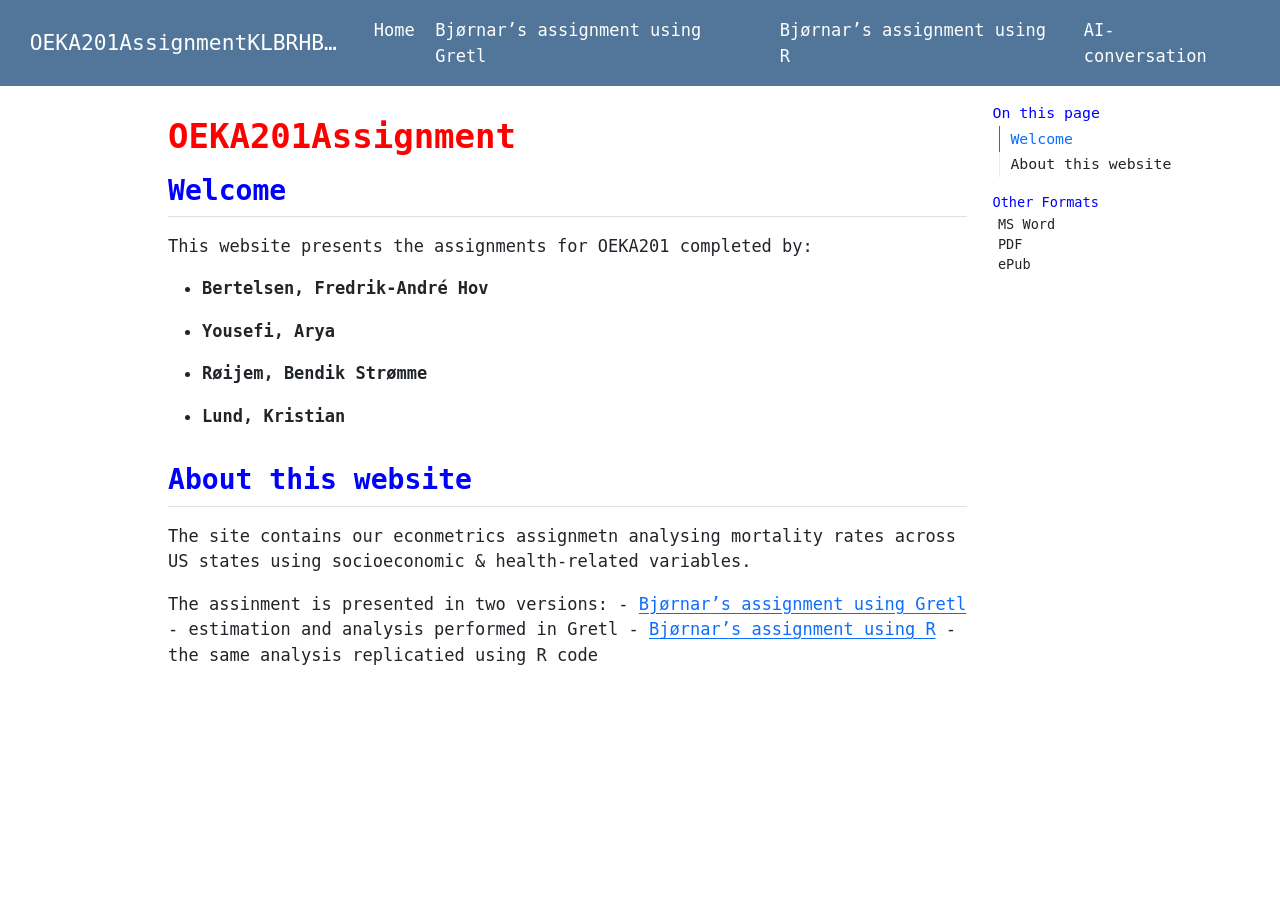
==== commit 83a4da1c: "Configure multi-format output for HTML, docx, PDF, ePub" ====
--- a/docs/index.html
+++ b/docs/index.html
@@ -2,7 +2,7 @@
 <html xmlns="http://www.w3.org/1999/xhtml" lang="en" xml:lang="en"><head>
 
 <meta charset="utf-8">
-<meta name="generator" content="quarto-1.8.25">
+<meta name="generator" content="quarto-1.5.57">
 
 <meta name="viewport" content="width=device-width, initial-scale=1.0, user-scalable=yes">
 
@@ -30,17 +30,15 @@
 <script src="site_libs/quarto-search/fuse.min.js"></script>
 <script src="site_libs/quarto-search/quarto-search.js"></script>
 <meta name="quarto:offset" content="./">
-<script src="site_libs/quarto-html/quarto.js" type="module"></script>
-<script src="site_libs/quarto-html/tabsets/tabsets.js" type="module"></script>
-<script src="site_libs/quarto-html/axe/axe-check.js" type="module"></script>
+<script src="site_libs/quarto-html/quarto.js"></script>
 <script src="site_libs/quarto-html/popper.min.js"></script>
 <script src="site_libs/quarto-html/tippy.umd.min.js"></script>
 <script src="site_libs/quarto-html/anchor.min.js"></script>
 <link href="site_libs/quarto-html/tippy.css" rel="stylesheet">
-<link href="site_libs/quarto-html/quarto-syntax-highlighting-7b89279ff1a6dce999919e0e67d4d9ec.css" rel="stylesheet" id="quarto-text-highlighting-styles">
+<link href="site_libs/quarto-html/quarto-syntax-highlighting.css" rel="stylesheet" id="quarto-text-highlighting-styles">
 <script src="site_libs/bootstrap/bootstrap.min.js"></script>
 <link href="site_libs/bootstrap/bootstrap-icons.css" rel="stylesheet">
-<link href="site_libs/bootstrap/bootstrap-ff63373b1067ca6f91cf1456aa1f00a2.min.css" rel="stylesheet" append-hash="true" id="quarto-bootstrap" data-mode="light">
+<link href="site_libs/bootstrap/bootstrap.min.css" rel="stylesheet" id="quarto-bootstrap" data-mode="light">
 <script id="quarto-search-options" type="application/json">{
   "location": "navbar",
   "copy-button": false,
@@ -70,17 +68,16 @@
 }</script>
 
 
+<link rel="stylesheet" href="styles.css">
 </head>
 
-<body class="nav-fixed quarto-light">
+<body class="nav-fixed">
 
 <div id="quarto-search-results"></div>
   <header id="quarto-header" class="headroom fixed-top">
     <nav class="navbar navbar-expand-lg " data-bs-theme="dark">
       <div class="navbar-container container-fluid">
       <div class="navbar-brand-container mx-auto">
-    <a href="./index.html" class="navbar-brand navbar-brand-logo">
-    </a>
     <a class="navbar-brand" href="./index.html">
     <span class="navbar-title">OEKA201AssignmentKLBRHBAY</span>
     </a>
@@ -96,11 +93,11 @@
 <span class="menu-text">Home</span></a>
   </li>  
   <li class="nav-item">
-    <a class="nav-link" href="./assignment_gretl.pdf"> 
+    <a class="nav-link" href="./assignment_gretl.html"> 
 <span class="menu-text">Bjørnar’s assignment using Gretl</span></a>
   </li>  
   <li class="nav-item">
-    <a class="nav-link" href="./assignment_r.pdf"> 
+    <a class="nav-link" href="./assignment_r.html"> 
 <span class="menu-text">Bjørnar’s assignment using R</span></a>
   </li>  
 </ul>
@@ -166,250 +163,246 @@
 <section id="about-this-website" class="level2">
 <h2 class="anchored" data-anchor-id="about-this-website">About this website</h2>
 <p>The site contains our econmetrics assignmetn analysing mortality rates across US states using socioeconomic &amp; health-related variables.</p>
-<p>The assinment is presented in two versions: - <a href="./assignment_gretl.pdf">Bjørnar’s assignment using Gretl</a> - estimation and analysis performed in Gretl - <a href="./assignment_r.pdf">Bjørnar’s assignment using R</a> - the same analysis replicatied using R code</p>
+<p>The assinment is presented in two versions: - <a href="./assignment_gretl.html">Bjørnar’s assignment using Gretl</a> - estimation and analysis performed in Gretl - <a href="./assignment_r.html">Bjørnar’s assignment using R</a> - the same analysis replicatied using R code</p>
 
 
 </section>
 
 </main> <!-- /main -->
 <script id="quarto-html-after-body" type="application/javascript">
-  window.document.addEventListener("DOMContentLoaded", function (event) {
-    const icon = "";
-    const anchorJS = new window.AnchorJS();
-    anchorJS.options = {
-      placement: 'right',
-      icon: icon
-    };
-    anchorJS.add('.anchored');
-    const isCodeAnnotation = (el) => {
-      for (const clz of el.classList) {
-        if (clz.startsWith('code-annotation-')) {                     
-          return true;
-        }
-      }
-      return false;
-    }
-    const onCopySuccess = function(e) {
-      // button target
-      const button = e.trigger;
-      // don't keep focus
-      button.blur();
-      // flash "checked"
-      button.classList.add('code-copy-button-checked');
-      var currentTitle = button.getAttribute("title");
-      button.setAttribute("title", "Copied!");
-      let tooltip;
-      if (window.bootstrap) {
-        button.setAttribute("data-bs-toggle", "tooltip");
-        button.setAttribute("data-bs-placement", "left");
-        button.setAttribute("data-bs-title", "Copied!");
-        tooltip = new bootstrap.Tooltip(button, 
-          { trigger: "manual", 
-            customClass: "code-copy-button-tooltip",
-            offset: [0, -8]});
-        tooltip.show();    
-      }
-      setTimeout(function() {
-        if (tooltip) {
-          tooltip.hide();
-          button.removeAttribute("data-bs-title");
-          button.removeAttribute("data-bs-toggle");
-          button.removeAttribute("data-bs-placement");
-        }
-        button.setAttribute("title", currentTitle);
-        button.classList.remove('code-copy-button-checked');
-      }, 1000);
-      // clear code selection
-      e.clearSelection();
-    }
-    const getTextToCopy = function(trigger) {
-      const outerScaffold = trigger.parentElement.cloneNode(true);
-      const codeEl = outerScaffold.querySelector('code');
+window.document.addEventListener("DOMContentLoaded", function (event) {
+  const toggleBodyColorMode = (bsSheetEl) => {
+    const mode = bsSheetEl.getAttribute("data-mode");
+    const bodyEl = window.document.querySelector("body");
+    if (mode === "dark") {
+      bodyEl.classList.add("quarto-dark");
+      bodyEl.classList.remove("quarto-light");
+    } else {
+      bodyEl.classList.add("quarto-light");
+      bodyEl.classList.remove("quarto-dark");
+    }
+  }
+  const toggleBodyColorPrimary = () => {
+    const bsSheetEl = window.document.querySelector("link#quarto-bootstrap");
+    if (bsSheetEl) {
+      toggleBodyColorMode(bsSheetEl);
+    }
+  }
+  toggleBodyColorPrimary();  
+  const icon = "";
+  const anchorJS = new window.AnchorJS();
+  anchorJS.options = {
+    placement: 'right',
+    icon: icon
+  };
+  anchorJS.add('.anchored');
+  const isCodeAnnotation = (el) => {
+    for (const clz of el.classList) {
+      if (clz.startsWith('code-annotation-')) {                     
+        return true;
+      }
+    }
+    return false;
+  }
+  const onCopySuccess = function(e) {
+    // button target
+    const button = e.trigger;
+    // don't keep focus
+    button.blur();
+    // flash "checked"
+    button.classList.add('code-copy-button-checked');
+    var currentTitle = button.getAttribute("title");
+    button.setAttribute("title", "Copied!");
+    let tooltip;
+    if (window.bootstrap) {
+      button.setAttribute("data-bs-toggle", "tooltip");
+      button.setAttribute("data-bs-placement", "left");
+      button.setAttribute("data-bs-title", "Copied!");
+      tooltip = new bootstrap.Tooltip(button, 
+        { trigger: "manual", 
+          customClass: "code-copy-button-tooltip",
+          offset: [0, -8]});
+      tooltip.show();    
+    }
+    setTimeout(function() {
+      if (tooltip) {
+        tooltip.hide();
+        button.removeAttribute("data-bs-title");
+        button.removeAttribute("data-bs-toggle");
+        button.removeAttribute("data-bs-placement");
+      }
+      button.setAttribute("title", currentTitle);
+      button.classList.remove('code-copy-button-checked');
+    }, 1000);
+    // clear code selection
+    e.clearSelection();
+  }
+  const getTextToCopy = function(trigger) {
+      const codeEl = trigger.previousElementSibling.cloneNode(true);
       for (const childEl of codeEl.children) {
         if (isCodeAnnotation(childEl)) {
           childEl.remove();
         }
       }
       return codeEl.innerText;
-    }
-    const clipboard = new window.ClipboardJS('.code-copy-button:not([data-in-quarto-modal])', {
-      text: getTextToCopy
+  }
+  const clipboard = new window.ClipboardJS('.code-copy-button:not([data-in-quarto-modal])', {
+    text: getTextToCopy
+  });
+  clipboard.on('success', onCopySuccess);
+  if (window.document.getElementById('quarto-embedded-source-code-modal')) {
+    // For code content inside modals, clipBoardJS needs to be initialized with a container option
+    // TODO: Check when it could be a function (https://github.com/zenorocha/clipboard.js/issues/860)
+    const clipboardModal = new window.ClipboardJS('.code-copy-button[data-in-quarto-modal]', {
+      text: getTextToCopy,
+      container: window.document.getElementById('quarto-embedded-source-code-modal')
     });
-    clipboard.on('success', onCopySuccess);
-    if (window.document.getElementById('quarto-embedded-source-code-modal')) {
-      const clipboardModal = new window.ClipboardJS('.code-copy-button[data-in-quarto-modal]', {
-        text: getTextToCopy,
-        container: window.document.getElementById('quarto-embedded-source-code-modal')
-      });
-      clipboardModal.on('success', onCopySuccess);
-    }
-      var localhostRegex = new RegExp(/^(?:http|https):\/\/localhost\:?[0-9]*\//);
-      var mailtoRegex = new RegExp(/^mailto:/);
-        var filterRegex = new RegExp('/' + window.location.host + '/');
-      var isInternal = (href) => {
-          return filterRegex.test(href) || localhostRegex.test(href) || mailtoRegex.test(href);
-      }
-      // Inspect non-navigation links and adorn them if external
-     var links = window.document.querySelectorAll('a[href]:not(.nav-link):not(.navbar-brand):not(.toc-action):not(.sidebar-link):not(.sidebar-item-toggle):not(.pagination-link):not(.no-external):not([aria-hidden]):not(.dropdown-item):not(.quarto-navigation-tool):not(.about-link)');
-      for (var i=0; i<links.length; i++) {
-        const link = links[i];
-        if (!isInternal(link.href)) {
-          // undo the damage that might have been done by quarto-nav.js in the case of
-          // links that we want to consider external
-          if (link.dataset.originalHref !== undefined) {
-            link.href = link.dataset.originalHref;
-          }
-        }
-      }
-    function tippyHover(el, contentFn, onTriggerFn, onUntriggerFn) {
-      const config = {
-        allowHTML: true,
-        maxWidth: 500,
-        delay: 100,
-        arrow: false,
-        appendTo: function(el) {
-            return el.parentElement;
-        },
-        interactive: true,
-        interactiveBorder: 10,
-        theme: 'quarto',
-        placement: 'bottom-start',
-      };
-      if (contentFn) {
-        config.content = contentFn;
-      }
-      if (onTriggerFn) {
-        config.onTrigger = onTriggerFn;
-      }
-      if (onUntriggerFn) {
-        config.onUntrigger = onUntriggerFn;
-      }
-      window.tippy(el, config); 
-    }
-    const noterefs = window.document.querySelectorAll('a[role="doc-noteref"]');
-    for (var i=0; i<noterefs.length; i++) {
-      const ref = noterefs[i];
-      tippyHover(ref, function() {
-        // use id or data attribute instead here
-        let href = ref.getAttribute('data-footnote-href') || ref.getAttribute('href');
-        try { href = new URL(href).hash; } catch {}
-        const id = href.replace(/^#\/?/, "");
-        const note = window.document.getElementById(id);
-        if (note) {
-          return note.innerHTML;
-        } else {
-          return "";
-        }
-      });
-    }
-    const xrefs = window.document.querySelectorAll('a.quarto-xref');
-    const processXRef = (id, note) => {
-      // Strip column container classes
-      const stripColumnClz = (el) => {
-        el.classList.remove("page-full", "page-columns");
-        if (el.children) {
-          for (const child of el.children) {
-            stripColumnClz(child);
-          }
-        }
-      }
-      stripColumnClz(note)
-      if (id === null || id.startsWith('sec-')) {
-        // Special case sections, only their first couple elements
-        const container = document.createElement("div");
-        if (note.children && note.children.length > 2) {
-          container.appendChild(note.children[0].cloneNode(true));
-          for (let i = 1; i < note.children.length; i++) {
-            const child = note.children[i];
-            if (child.tagName === "P" && child.innerText === "") {
-              continue;
-            } else {
-              container.appendChild(child.cloneNode(true));
-              break;
-            }
-          }
-          if (window.Quarto?.typesetMath) {
-            window.Quarto.typesetMath(container);
-          }
-          return container.innerHTML
-        } else {
-          if (window.Quarto?.typesetMath) {
-            window.Quarto.typesetMath(note);
-          }
-          return note.innerHTML;
-        }
+    clipboardModal.on('success', onCopySuccess);
+  }
+    var localhostRegex = new RegExp(/^(?:http|https):\/\/localhost\:?[0-9]*\//);
+    var mailtoRegex = new RegExp(/^mailto:/);
+      var filterRegex = new RegExp('/' + window.location.host + '/');
+    var isInternal = (href) => {
+        return filterRegex.test(href) || localhostRegex.test(href) || mailtoRegex.test(href);
+    }
+    // Inspect non-navigation links and adorn them if external
+ 	var links = window.document.querySelectorAll('a[href]:not(.nav-link):not(.navbar-brand):not(.toc-action):not(.sidebar-link):not(.sidebar-item-toggle):not(.pagination-link):not(.no-external):not([aria-hidden]):not(.dropdown-item):not(.quarto-navigation-tool):not(.about-link)');
+    for (var i=0; i<links.length; i++) {
+      const link = links[i];
+      if (!isInternal(link.href)) {
+        // undo the damage that might have been done by quarto-nav.js in the case of
+        // links that we want to consider external
+        if (link.dataset.originalHref !== undefined) {
+          link.href = link.dataset.originalHref;
+        }
+      }
+    }
+  function tippyHover(el, contentFn, onTriggerFn, onUntriggerFn) {
+    const config = {
+      allowHTML: true,
+      maxWidth: 500,
+      delay: 100,
+      arrow: false,
+      appendTo: function(el) {
+          return el.parentElement;
+      },
+      interactive: true,
+      interactiveBorder: 10,
+      theme: 'quarto',
+      placement: 'bottom-start',
+    };
+    if (contentFn) {
+      config.content = contentFn;
+    }
+    if (onTriggerFn) {
+      config.onTrigger = onTriggerFn;
+    }
+    if (onUntriggerFn) {
+      config.onUntrigger = onUntriggerFn;
+    }
+    window.tippy(el, config); 
+  }
+  const noterefs = window.document.querySelectorAll('a[role="doc-noteref"]');
+  for (var i=0; i<noterefs.length; i++) {
+    const ref = noterefs[i];
+    tippyHover(ref, function() {
+      // use id or data attribute instead here
+      let href = ref.getAttribute('data-footnote-href') || ref.getAttribute('href');
+      try { href = new URL(href).hash; } catch {}
+      const id = href.replace(/^#\/?/, "");
+      const note = window.document.getElementById(id);
+      if (note) {
+        return note.innerHTML;
       } else {
-        // Remove any anchor links if they are present
-        const anchorLink = note.querySelector('a.anchorjs-link');
-        if (anchorLink) {
-          anchorLink.remove();
-        }
+        return "";
+      }
+    });
+  }
+  const xrefs = window.document.querySelectorAll('a.quarto-xref');
+  const processXRef = (id, note) => {
+    // Strip column container classes
+    const stripColumnClz = (el) => {
+      el.classList.remove("page-full", "page-columns");
+      if (el.children) {
+        for (const child of el.children) {
+          stripColumnClz(child);
+        }
+      }
+    }
+    stripColumnClz(note)
+    if (id === null || id.startsWith('sec-')) {
+      // Special case sections, only their first couple elements
+      const container = document.createElement("div");
+      if (note.children && note.children.length > 2) {
+        container.appendChild(note.children[0].cloneNode(true));
+        for (let i = 1; i < note.children.length; i++) {
+          const child = note.children[i];
+          if (child.tagName === "P" && child.innerText === "") {
+            continue;
+          } else {
+            container.appendChild(child.cloneNode(true));
+            break;
+          }
+        }
+        if (window.Quarto?.typesetMath) {
+          window.Quarto.typesetMath(container);
+        }
+        return container.innerHTML
+      } else {
         if (window.Quarto?.typesetMath) {
           window.Quarto.typesetMath(note);
         }
-        if (note.classList.contains("callout")) {
-          return note.outerHTML;
+        return note.innerHTML;
+      }
+    } else {
+      // Remove any anchor links if they are present
+      const anchorLink = note.querySelector('a.anchorjs-link');
+      if (anchorLink) {
+        anchorLink.remove();
+      }
+      if (window.Quarto?.typesetMath) {
+        window.Quarto.typesetMath(note);
+      }
+      // TODO in 1.5, we should make sure this works without a callout special case
+      if (note.classList.contains("callout")) {
+        return note.outerHTML;
+      } else {
+        return note.innerHTML;
+      }
+    }
+  }
+  for (var i=0; i<xrefs.length; i++) {
+    const xref = xrefs[i];
+    tippyHover(xref, undefined, function(instance) {
+      instance.disable();
+      let url = xref.getAttribute('href');
+      let hash = undefined; 
+      if (url.startsWith('#')) {
+        hash = url;
+      } else {
+        try { hash = new URL(url).hash; } catch {}
+      }
+      if (hash) {
+        const id = hash.replace(/^#\/?/, "");
+        const note = window.document.getElementById(id);
+        if (note !== null) {
+          try {
+            const html = processXRef(id, note.cloneNode(true));
+            instance.setContent(html);
+          } finally {
+            instance.enable();
+            instance.show();
+          }
         } else {
-          return note.innerHTML;
-        }
-      }
-    }
-    for (var i=0; i<xrefs.length; i++) {
-      const xref = xrefs[i];
-      tippyHover(xref, undefined, function(instance) {
-        instance.disable();
-        let url = xref.getAttribute('href');
-        let hash = undefined; 
-        if (url.startsWith('#')) {
-          hash = url;
-        } else {
-          try { hash = new URL(url).hash; } catch {}
-        }
-        if (hash) {
-          const id = hash.replace(/^#\/?/, "");
-          const note = window.document.getElementById(id);
-          if (note !== null) {
-            try {
-              const html = processXRef(id, note.cloneNode(true));
-              instance.setContent(html);
-            } finally {
-              instance.enable();
-              instance.show();
-            }
-          } else {
-            // See if we can fetch this
-            fetch(url.split('#')[0])
-            .then(res => res.text())
-            .then(html => {
-              const parser = new DOMParser();
-              const htmlDoc = parser.parseFromString(html, "text/html");
-              const note = htmlDoc.getElementById(id);
-              if (note !== null) {
-                const html = processXRef(id, note);
-                instance.setContent(html);
-              } 
-            }).finally(() => {
-              instance.enable();
-              instance.show();
-            });
-          }
-        } else {
-          // See if we can fetch a full url (with no hash to target)
-          // This is a special case and we should probably do some content thinning / targeting
-          fetch(url)
+          // See if we can fetch this
+          fetch(url.split('#')[0])
           .then(res => res.text())
           .then(html => {
             const parser = new DOMParser();
             const htmlDoc = parser.parseFromString(html, "text/html");
-            const note = htmlDoc.querySelector('main.content');
+            const note = htmlDoc.getElementById(id);
             if (note !== null) {
-              // This should only happen for chapter cross references
-              // (since there is no id in the URL)
-              // remove the first header
-              if (note.children.length > 0 && note.children[0].tagName === "HEADER") {
-                note.children[0].remove();
-              }
-              const html = processXRef(null, note);
+              const html = processXRef(id, note);
               instance.setContent(html);
             } 
           }).finally(() => {
@@ -417,161 +410,185 @@
             instance.show();
           });
         }
-      }, function(instance) {
+      } else {
+        // See if we can fetch a full url (with no hash to target)
+        // This is a special case and we should probably do some content thinning / targeting
+        fetch(url)
+        .then(res => res.text())
+        .then(html => {
+          const parser = new DOMParser();
+          const htmlDoc = parser.parseFromString(html, "text/html");
+          const note = htmlDoc.querySelector('main.content');
+          if (note !== null) {
+            // This should only happen for chapter cross references
+            // (since there is no id in the URL)
+            // remove the first header
+            if (note.children.length > 0 && note.children[0].tagName === "HEADER") {
+              note.children[0].remove();
+            }
+            const html = processXRef(null, note);
+            instance.setContent(html);
+          } 
+        }).finally(() => {
+          instance.enable();
+          instance.show();
+        });
+      }
+    }, function(instance) {
+    });
+  }
+      let selectedAnnoteEl;
+      const selectorForAnnotation = ( cell, annotation) => {
+        let cellAttr = 'data-code-cell="' + cell + '"';
+        let lineAttr = 'data-code-annotation="' +  annotation + '"';
+        const selector = 'span[' + cellAttr + '][' + lineAttr + ']';
+        return selector;
+      }
+      const selectCodeLines = (annoteEl) => {
+        const doc = window.document;
+        const targetCell = annoteEl.getAttribute("data-target-cell");
+        const targetAnnotation = annoteEl.getAttribute("data-target-annotation");
+        const annoteSpan = window.document.querySelector(selectorForAnnotation(targetCell, targetAnnotation));
+        const lines = annoteSpan.getAttribute("data-code-lines").split(",");
+        const lineIds = lines.map((line) => {
+          return targetCell + "-" + line;
+        })
+        let top = null;
+        let height = null;
+        let parent = null;
+        if (lineIds.length > 0) {
+            //compute the position of the single el (top and bottom and make a div)
+            const el = window.document.getElementById(lineIds[0]);
+            top = el.offsetTop;
+            height = el.offsetHeight;
+            parent = el.parentElement.parentElement;
+          if (lineIds.length > 1) {
+            const lastEl = window.document.getElementById(lineIds[lineIds.length - 1]);
+            const bottom = lastEl.offsetTop + lastEl.offsetHeight;
+            height = bottom - top;
+          }
+          if (top !== null && height !== null && parent !== null) {
+            // cook up a div (if necessary) and position it 
+            let div = window.document.getElementById("code-annotation-line-highlight");
+            if (div === null) {
+              div = window.document.createElement("div");
+              div.setAttribute("id", "code-annotation-line-highlight");
+              div.style.position = 'absolute';
+              parent.appendChild(div);
+            }
+            div.style.top = top - 2 + "px";
+            div.style.height = height + 4 + "px";
+            div.style.left = 0;
+            let gutterDiv = window.document.getElementById("code-annotation-line-highlight-gutter");
+            if (gutterDiv === null) {
+              gutterDiv = window.document.createElement("div");
+              gutterDiv.setAttribute("id", "code-annotation-line-highlight-gutter");
+              gutterDiv.style.position = 'absolute';
+              const codeCell = window.document.getElementById(targetCell);
+              const gutter = codeCell.querySelector('.code-annotation-gutter');
+              gutter.appendChild(gutterDiv);
+            }
+            gutterDiv.style.top = top - 2 + "px";
+            gutterDiv.style.height = height + 4 + "px";
+          }
+          selectedAnnoteEl = annoteEl;
+        }
+      };
+      const unselectCodeLines = () => {
+        const elementsIds = ["code-annotation-line-highlight", "code-annotation-line-highlight-gutter"];
+        elementsIds.forEach((elId) => {
+          const div = window.document.getElementById(elId);
+          if (div) {
+            div.remove();
+          }
+        });
+        selectedAnnoteEl = undefined;
+      };
+        // Handle positioning of the toggle
+    window.addEventListener(
+      "resize",
+      throttle(() => {
+        elRect = undefined;
+        if (selectedAnnoteEl) {
+          selectCodeLines(selectedAnnoteEl);
+        }
+      }, 10)
+    );
+    function throttle(fn, ms) {
+    let throttle = false;
+    let timer;
+      return (...args) => {
+        if(!throttle) { // first call gets through
+            fn.apply(this, args);
+            throttle = true;
+        } else { // all the others get throttled
+            if(timer) clearTimeout(timer); // cancel #2
+            timer = setTimeout(() => {
+              fn.apply(this, args);
+              timer = throttle = false;
+            }, ms);
+        }
+      };
+    }
+      // Attach click handler to the DT
+      const annoteDls = window.document.querySelectorAll('dt[data-target-cell]');
+      for (const annoteDlNode of annoteDls) {
+        annoteDlNode.addEventListener('click', (event) => {
+          const clickedEl = event.target;
+          if (clickedEl !== selectedAnnoteEl) {
+            unselectCodeLines();
+            const activeEl = window.document.querySelector('dt[data-target-cell].code-annotation-active');
+            if (activeEl) {
+              activeEl.classList.remove('code-annotation-active');
+            }
+            selectCodeLines(clickedEl);
+            clickedEl.classList.add('code-annotation-active');
+          } else {
+            // Unselect the line
+            unselectCodeLines();
+            clickedEl.classList.remove('code-annotation-active');
+          }
+        });
+      }
+  const findCites = (el) => {
+    const parentEl = el.parentElement;
+    if (parentEl) {
+      const cites = parentEl.dataset.cites;
+      if (cites) {
+        return {
+          el,
+          cites: cites.split(' ')
+        };
+      } else {
+        return findCites(el.parentElement)
+      }
+    } else {
+      return undefined;
+    }
+  };
+  var bibliorefs = window.document.querySelectorAll('a[role="doc-biblioref"]');
+  for (var i=0; i<bibliorefs.length; i++) {
+    const ref = bibliorefs[i];
+    const citeInfo = findCites(ref);
+    if (citeInfo) {
+      tippyHover(citeInfo.el, function() {
+        var popup = window.document.createElement('div');
+        citeInfo.cites.forEach(function(cite) {
+          var citeDiv = window.document.createElement('div');
+          citeDiv.classList.add('hanging-indent');
+          citeDiv.classList.add('csl-entry');
+          var biblioDiv = window.document.getElementById('ref-' + cite);
+          if (biblioDiv) {
+            citeDiv.innerHTML = biblioDiv.innerHTML;
+          }
+          popup.appendChild(citeDiv);
+        });
+        return popup.innerHTML;
       });
     }
-        let selectedAnnoteEl;
-        const selectorForAnnotation = ( cell, annotation) => {
-          let cellAttr = 'data-code-cell="' + cell + '"';
-          let lineAttr = 'data-code-annotation="' +  annotation + '"';
-          const selector = 'span[' + cellAttr + '][' + lineAttr + ']';
-          return selector;
-        }
-        const selectCodeLines = (annoteEl) => {
-          const doc = window.document;
-          const targetCell = annoteEl.getAttribute("data-target-cell");
-          const targetAnnotation = annoteEl.getAttribute("data-target-annotation");
-          const annoteSpan = window.document.querySelector(selectorForAnnotation(targetCell, targetAnnotation));
-          const lines = annoteSpan.getAttribute("data-code-lines").split(",");
-          const lineIds = lines.map((line) => {
-            return targetCell + "-" + line;
-          })
-          let top = null;
-          let height = null;
-          let parent = null;
-          if (lineIds.length > 0) {
-              //compute the position of the single el (top and bottom and make a div)
-              const el = window.document.getElementById(lineIds[0]);
-              top = el.offsetTop;
-              height = el.offsetHeight;
-              parent = el.parentElement.parentElement;
-            if (lineIds.length > 1) {
-              const lastEl = window.document.getElementById(lineIds[lineIds.length - 1]);
-              const bottom = lastEl.offsetTop + lastEl.offsetHeight;
-              height = bottom - top;
-            }
-            if (top !== null && height !== null && parent !== null) {
-              // cook up a div (if necessary) and position it 
-              let div = window.document.getElementById("code-annotation-line-highlight");
-              if (div === null) {
-                div = window.document.createElement("div");
-                div.setAttribute("id", "code-annotation-line-highlight");
-                div.style.position = 'absolute';
-                parent.appendChild(div);
-              }
-              div.style.top = top - 2 + "px";
-              div.style.height = height + 4 + "px";
-              div.style.left = 0;
-              let gutterDiv = window.document.getElementById("code-annotation-line-highlight-gutter");
-              if (gutterDiv === null) {
-                gutterDiv = window.document.createElement("div");
-                gutterDiv.setAttribute("id", "code-annotation-line-highlight-gutter");
-                gutterDiv.style.position = 'absolute';
-                const codeCell = window.document.getElementById(targetCell);
-                const gutter = codeCell.querySelector('.code-annotation-gutter');
-                gutter.appendChild(gutterDiv);
-              }
-              gutterDiv.style.top = top - 2 + "px";
-              gutterDiv.style.height = height + 4 + "px";
-            }
-            selectedAnnoteEl = annoteEl;
-          }
-        };
-        const unselectCodeLines = () => {
-          const elementsIds = ["code-annotation-line-highlight", "code-annotation-line-highlight-gutter"];
-          elementsIds.forEach((elId) => {
-            const div = window.document.getElementById(elId);
-            if (div) {
-              div.remove();
-            }
-          });
-          selectedAnnoteEl = undefined;
-        };
-          // Handle positioning of the toggle
-      window.addEventListener(
-        "resize",
-        throttle(() => {
-          elRect = undefined;
-          if (selectedAnnoteEl) {
-            selectCodeLines(selectedAnnoteEl);
-          }
-        }, 10)
-      );
-      function throttle(fn, ms) {
-      let throttle = false;
-      let timer;
-        return (...args) => {
-          if(!throttle) { // first call gets through
-              fn.apply(this, args);
-              throttle = true;
-          } else { // all the others get throttled
-              if(timer) clearTimeout(timer); // cancel #2
-              timer = setTimeout(() => {
-                fn.apply(this, args);
-                timer = throttle = false;
-              }, ms);
-          }
-        };
-      }
-        // Attach click handler to the DT
-        const annoteDls = window.document.querySelectorAll('dt[data-target-cell]');
-        for (const annoteDlNode of annoteDls) {
-          annoteDlNode.addEventListener('click', (event) => {
-            const clickedEl = event.target;
-            if (clickedEl !== selectedAnnoteEl) {
-              unselectCodeLines();
-              const activeEl = window.document.querySelector('dt[data-target-cell].code-annotation-active');
-              if (activeEl) {
-                activeEl.classList.remove('code-annotation-active');
-              }
-              selectCodeLines(clickedEl);
-              clickedEl.classList.add('code-annotation-active');
-            } else {
-              // Unselect the line
-              unselectCodeLines();
-              clickedEl.classList.remove('code-annotation-active');
-            }
-          });
-        }
-    const findCites = (el) => {
-      const parentEl = el.parentElement;
-      if (parentEl) {
-        const cites = parentEl.dataset.cites;
-        if (cites) {
-          return {
-            el,
-            cites: cites.split(' ')
-          };
-        } else {
-          return findCites(el.parentElement)
-        }
-      } else {
-        return undefined;
-      }
-    };
-    var bibliorefs = window.document.querySelectorAll('a[role="doc-biblioref"]');
-    for (var i=0; i<bibliorefs.length; i++) {
-      const ref = bibliorefs[i];
-      const citeInfo = findCites(ref);
-      if (citeInfo) {
-        tippyHover(citeInfo.el, function() {
-          var popup = window.document.createElement('div');
-          citeInfo.cites.forEach(function(cite) {
-            var citeDiv = window.document.createElement('div');
-            citeDiv.classList.add('hanging-indent');
-            citeDiv.classList.add('csl-entry');
-            var biblioDiv = window.document.getElementById('ref-' + cite);
-            if (biblioDiv) {
-              citeDiv.innerHTML = biblioDiv.innerHTML;
-            }
-            popup.appendChild(citeDiv);
-          });
-          return popup.innerHTML;
-        });
-      }
-    }
-  });
-  </script>
+  }
+});
+</script>
 </div> <!-- /content -->
 
 
--- a/docs/site_libs/quarto-html/quarto-syntax-highlighting.css
+++ b/docs/site_libs/quarto-html/quarto-syntax-highlighting.css
@@ -0,0 +1,201 @@
+/* quarto syntax highlight colors */
+:root {
+  --quarto-hl-ot-color: #003B4F;
+  --quarto-hl-at-color: #657422;
+  --quarto-hl-ss-color: #20794D;
+  --quarto-hl-an-color: #5E5E5E;
+  --quarto-hl-fu-color: #4758AB;
+  --quarto-hl-st-color: #20794D;
+  --quarto-hl-cf-color: #003B4F;
+  --quarto-hl-op-color: #5E5E5E;
+  --quarto-hl-er-color: #AD0000;
+  --quarto-hl-bn-color: #AD0000;
+  --quarto-hl-al-color: #AD0000;
+  --quarto-hl-va-color: #111111;
+  --quarto-hl-bu-color: inherit;
+  --quarto-hl-ex-color: inherit;
+  --quarto-hl-pp-color: #AD0000;
+  --quarto-hl-in-color: #5E5E5E;
+  --quarto-hl-vs-color: #20794D;
+  --quarto-hl-wa-color: #5E5E5E;
+  --quarto-hl-do-color: #5E5E5E;
+  --quarto-hl-im-color: #00769E;
+  --quarto-hl-ch-color: #20794D;
+  --quarto-hl-dt-color: #AD0000;
+  --quarto-hl-fl-color: #AD0000;
+  --quarto-hl-co-color: #5E5E5E;
+  --quarto-hl-cv-color: #5E5E5E;
+  --quarto-hl-cn-color: #8f5902;
+  --quarto-hl-sc-color: #5E5E5E;
+  --quarto-hl-dv-color: #AD0000;
+  --quarto-hl-kw-color: #003B4F;
+}
+
+/* other quarto variables */
+pre > code.sourceCode > span {
+  color: #003B4F;
+}
+
+code span {
+  color: #003B4F;
+}
+
+code.sourceCode > span {
+  color: #003B4F;
+}
+
+div.sourceCode,
+div.sourceCode pre.sourceCode {
+  color: #003B4F;
+}
+
+code span.ot {
+  color: #003B4F;
+  font-style: inherit;
+}
+
+code span.at {
+  color: #657422;
+  font-style: inherit;
+}
+
+code span.ss {
+  color: #20794D;
+  font-style: inherit;
+}
+
+code span.an {
+  color: #5E5E5E;
+  font-style: inherit;
+}
+
+code span.fu {
+  color: #4758AB;
+  font-style: inherit;
+}
+
+code span.st {
+  color: #20794D;
+  font-style: inherit;
+}
+
+code span.cf {
+  color: #003B4F;
+  font-weight: bold;
+  font-style: inherit;
+}
+
+code span.op {
+  color: #5E5E5E;
+  font-style: inherit;
+}
+
+code span.er {
+  color: #AD0000;
+  font-style: inherit;
+}
+
+code span.bn {
+  color: #AD0000;
+  font-style: inherit;
+}
+
+code span.al {
+  color: #AD0000;
+  font-style: inherit;
+}
+
+code span.va {
+  color: #111111;
+  font-style: inherit;
+}
+
+code span.bu {
+  font-style: inherit;
+}
+
+code span.ex {
+  font-style: inherit;
+}
+
+code span.pp {
+  color: #AD0000;
+  font-style: inherit;
+}
+
+code span.in {
+  color: #5E5E5E;
+  font-style: inherit;
+}
+
+code span.vs {
+  color: #20794D;
+  font-style: inherit;
+}
+
+code span.wa {
+  color: #5E5E5E;
+  font-style: italic;
+}
+
+code span.do {
+  color: #5E5E5E;
+  font-style: italic;
+}
+
+code span.im {
+  color: #00769E;
+  font-style: inherit;
+}
+
+code span.ch {
+  color: #20794D;
+  font-style: inherit;
+}
+
+code span.dt {
+  color: #AD0000;
+  font-style: inherit;
+}
+
+code span.fl {
+  color: #AD0000;
+  font-style: inherit;
+}
+
+code span.co {
+  color: #5E5E5E;
+  font-style: inherit;
+}
+
+code span.cv {
+  color: #5E5E5E;
+  font-style: italic;
+}
+
+code span.cn {
+  color: #8f5902;
+  font-style: inherit;
+}
+
+code span.sc {
+  color: #5E5E5E;
+  font-style: inherit;
+}
+
+code span.dv {
+  color: #AD0000;
+  font-style: inherit;
+}
+
+code span.kw {
+  color: #003B4F;
+  font-weight: bold;
+  font-style: inherit;
+}
+
+.prevent-inlining {
+  content: "</";
+}
+
+/*# sourceMappingURL=debc5d5d77c3f9108843748ff7464032.css.map */
--- a/docs/styles.css
+++ b/docs/styles.css
@@ -0,0 +1,3 @@
+h1 { color: red; }
+h2 { color: blue; }
+h3 { color: green; }
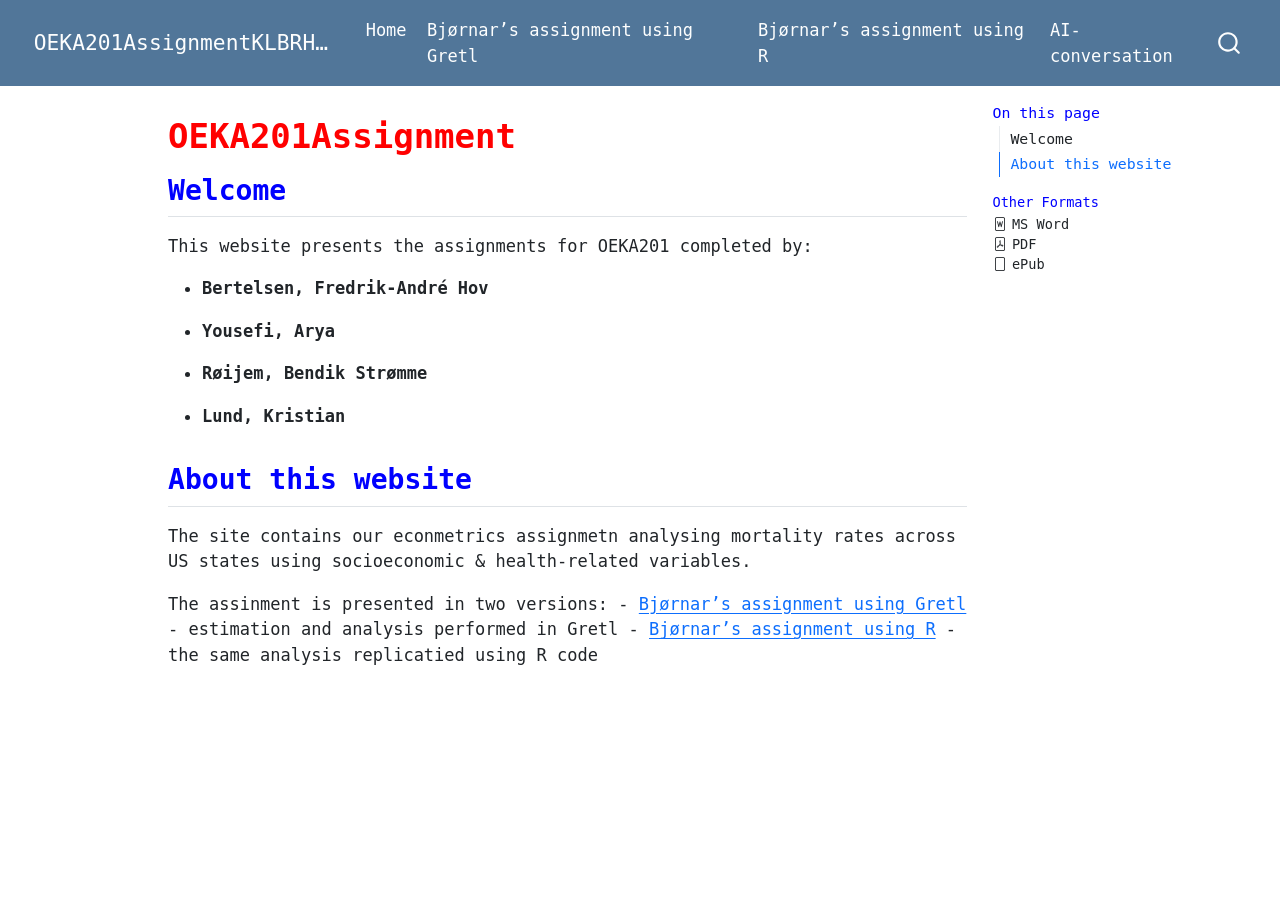
==== commit f613eaa0: "fikset alt" ====
--- a/docs/index.html
+++ b/docs/index.html
@@ -2,7 +2,7 @@
 <html xmlns="http://www.w3.org/1999/xhtml" lang="en" xml:lang="en"><head>
 
 <meta charset="utf-8">
-<meta name="generator" content="quarto-1.5.57">
+<meta name="generator" content="quarto-1.8.25">
 
 <meta name="viewport" content="width=device-width, initial-scale=1.0, user-scalable=yes">
 
@@ -30,15 +30,17 @@
 <script src="site_libs/quarto-search/fuse.min.js"></script>
 <script src="site_libs/quarto-search/quarto-search.js"></script>
 <meta name="quarto:offset" content="./">
-<script src="site_libs/quarto-html/quarto.js"></script>
+<script src="site_libs/quarto-html/quarto.js" type="module"></script>
+<script src="site_libs/quarto-html/tabsets/tabsets.js" type="module"></script>
+<script src="site_libs/quarto-html/axe/axe-check.js" type="module"></script>
 <script src="site_libs/quarto-html/popper.min.js"></script>
 <script src="site_libs/quarto-html/tippy.umd.min.js"></script>
 <script src="site_libs/quarto-html/anchor.min.js"></script>
 <link href="site_libs/quarto-html/tippy.css" rel="stylesheet">
-<link href="site_libs/quarto-html/quarto-syntax-highlighting.css" rel="stylesheet" id="quarto-text-highlighting-styles">
+<link href="site_libs/quarto-html/quarto-syntax-highlighting-7b89279ff1a6dce999919e0e67d4d9ec.css" rel="stylesheet" id="quarto-text-highlighting-styles">
 <script src="site_libs/bootstrap/bootstrap.min.js"></script>
 <link href="site_libs/bootstrap/bootstrap-icons.css" rel="stylesheet">
-<link href="site_libs/bootstrap/bootstrap.min.css" rel="stylesheet" id="quarto-bootstrap" data-mode="light">
+<link href="site_libs/bootstrap/bootstrap-b1e701b29e676bf4647982f73d9f8f47.min.css" rel="stylesheet" append-hash="true" id="quarto-bootstrap" data-mode="light">
 <script id="quarto-search-options" type="application/json">{
   "location": "navbar",
   "copy-button": false,
@@ -71,13 +73,15 @@
 <link rel="stylesheet" href="styles.css">
 </head>
 
-<body class="nav-fixed">
+<body class="nav-fixed quarto-light">
 
 <div id="quarto-search-results"></div>
   <header id="quarto-header" class="headroom fixed-top">
     <nav class="navbar navbar-expand-lg " data-bs-theme="dark">
       <div class="navbar-container container-fluid">
       <div class="navbar-brand-container mx-auto">
+    <a href="./index.html" class="navbar-brand navbar-brand-logo">
+    </a>
     <a class="navbar-brand" href="./index.html">
     <span class="navbar-title">OEKA201AssignmentKLBRHBAY</span>
     </a>
@@ -170,239 +174,243 @@
 
 </main> <!-- /main -->
 <script id="quarto-html-after-body" type="application/javascript">
-window.document.addEventListener("DOMContentLoaded", function (event) {
-  const toggleBodyColorMode = (bsSheetEl) => {
-    const mode = bsSheetEl.getAttribute("data-mode");
-    const bodyEl = window.document.querySelector("body");
-    if (mode === "dark") {
-      bodyEl.classList.add("quarto-dark");
-      bodyEl.classList.remove("quarto-light");
-    } else {
-      bodyEl.classList.add("quarto-light");
-      bodyEl.classList.remove("quarto-dark");
-    }
-  }
-  const toggleBodyColorPrimary = () => {
-    const bsSheetEl = window.document.querySelector("link#quarto-bootstrap");
-    if (bsSheetEl) {
-      toggleBodyColorMode(bsSheetEl);
-    }
-  }
-  toggleBodyColorPrimary();  
-  const icon = "";
-  const anchorJS = new window.AnchorJS();
-  anchorJS.options = {
-    placement: 'right',
-    icon: icon
-  };
-  anchorJS.add('.anchored');
-  const isCodeAnnotation = (el) => {
-    for (const clz of el.classList) {
-      if (clz.startsWith('code-annotation-')) {                     
-        return true;
-      }
-    }
-    return false;
-  }
-  const onCopySuccess = function(e) {
-    // button target
-    const button = e.trigger;
-    // don't keep focus
-    button.blur();
-    // flash "checked"
-    button.classList.add('code-copy-button-checked');
-    var currentTitle = button.getAttribute("title");
-    button.setAttribute("title", "Copied!");
-    let tooltip;
-    if (window.bootstrap) {
-      button.setAttribute("data-bs-toggle", "tooltip");
-      button.setAttribute("data-bs-placement", "left");
-      button.setAttribute("data-bs-title", "Copied!");
-      tooltip = new bootstrap.Tooltip(button, 
-        { trigger: "manual", 
-          customClass: "code-copy-button-tooltip",
-          offset: [0, -8]});
-      tooltip.show();    
-    }
-    setTimeout(function() {
-      if (tooltip) {
-        tooltip.hide();
-        button.removeAttribute("data-bs-title");
-        button.removeAttribute("data-bs-toggle");
-        button.removeAttribute("data-bs-placement");
-      }
-      button.setAttribute("title", currentTitle);
-      button.classList.remove('code-copy-button-checked');
-    }, 1000);
-    // clear code selection
-    e.clearSelection();
-  }
-  const getTextToCopy = function(trigger) {
-      const codeEl = trigger.previousElementSibling.cloneNode(true);
+  window.document.addEventListener("DOMContentLoaded", function (event) {
+    const icon = "";
+    const anchorJS = new window.AnchorJS();
+    anchorJS.options = {
+      placement: 'right',
+      icon: icon
+    };
+    anchorJS.add('.anchored');
+    const isCodeAnnotation = (el) => {
+      for (const clz of el.classList) {
+        if (clz.startsWith('code-annotation-')) {                     
+          return true;
+        }
+      }
+      return false;
+    }
+    const onCopySuccess = function(e) {
+      // button target
+      const button = e.trigger;
+      // don't keep focus
+      button.blur();
+      // flash "checked"
+      button.classList.add('code-copy-button-checked');
+      var currentTitle = button.getAttribute("title");
+      button.setAttribute("title", "Copied!");
+      let tooltip;
+      if (window.bootstrap) {
+        button.setAttribute("data-bs-toggle", "tooltip");
+        button.setAttribute("data-bs-placement", "left");
+        button.setAttribute("data-bs-title", "Copied!");
+        tooltip = new bootstrap.Tooltip(button, 
+          { trigger: "manual", 
+            customClass: "code-copy-button-tooltip",
+            offset: [0, -8]});
+        tooltip.show();    
+      }
+      setTimeout(function() {
+        if (tooltip) {
+          tooltip.hide();
+          button.removeAttribute("data-bs-title");
+          button.removeAttribute("data-bs-toggle");
+          button.removeAttribute("data-bs-placement");
+        }
+        button.setAttribute("title", currentTitle);
+        button.classList.remove('code-copy-button-checked');
+      }, 1000);
+      // clear code selection
+      e.clearSelection();
+    }
+    const getTextToCopy = function(trigger) {
+      const outerScaffold = trigger.parentElement.cloneNode(true);
+      const codeEl = outerScaffold.querySelector('code');
       for (const childEl of codeEl.children) {
         if (isCodeAnnotation(childEl)) {
           childEl.remove();
         }
       }
       return codeEl.innerText;
-  }
-  const clipboard = new window.ClipboardJS('.code-copy-button:not([data-in-quarto-modal])', {
-    text: getTextToCopy
-  });
-  clipboard.on('success', onCopySuccess);
-  if (window.document.getElementById('quarto-embedded-source-code-modal')) {
-    // For code content inside modals, clipBoardJS needs to be initialized with a container option
-    // TODO: Check when it could be a function (https://github.com/zenorocha/clipboard.js/issues/860)
-    const clipboardModal = new window.ClipboardJS('.code-copy-button[data-in-quarto-modal]', {
-      text: getTextToCopy,
-      container: window.document.getElementById('quarto-embedded-source-code-modal')
+    }
+    const clipboard = new window.ClipboardJS('.code-copy-button:not([data-in-quarto-modal])', {
+      text: getTextToCopy
     });
-    clipboardModal.on('success', onCopySuccess);
-  }
-    var localhostRegex = new RegExp(/^(?:http|https):\/\/localhost\:?[0-9]*\//);
-    var mailtoRegex = new RegExp(/^mailto:/);
-      var filterRegex = new RegExp('/' + window.location.host + '/');
-    var isInternal = (href) => {
-        return filterRegex.test(href) || localhostRegex.test(href) || mailtoRegex.test(href);
-    }
-    // Inspect non-navigation links and adorn them if external
- 	var links = window.document.querySelectorAll('a[href]:not(.nav-link):not(.navbar-brand):not(.toc-action):not(.sidebar-link):not(.sidebar-item-toggle):not(.pagination-link):not(.no-external):not([aria-hidden]):not(.dropdown-item):not(.quarto-navigation-tool):not(.about-link)');
-    for (var i=0; i<links.length; i++) {
-      const link = links[i];
-      if (!isInternal(link.href)) {
-        // undo the damage that might have been done by quarto-nav.js in the case of
-        // links that we want to consider external
-        if (link.dataset.originalHref !== undefined) {
-          link.href = link.dataset.originalHref;
-        }
-      }
-    }
-  function tippyHover(el, contentFn, onTriggerFn, onUntriggerFn) {
-    const config = {
-      allowHTML: true,
-      maxWidth: 500,
-      delay: 100,
-      arrow: false,
-      appendTo: function(el) {
-          return el.parentElement;
-      },
-      interactive: true,
-      interactiveBorder: 10,
-      theme: 'quarto',
-      placement: 'bottom-start',
-    };
-    if (contentFn) {
-      config.content = contentFn;
-    }
-    if (onTriggerFn) {
-      config.onTrigger = onTriggerFn;
-    }
-    if (onUntriggerFn) {
-      config.onUntrigger = onUntriggerFn;
-    }
-    window.tippy(el, config); 
-  }
-  const noterefs = window.document.querySelectorAll('a[role="doc-noteref"]');
-  for (var i=0; i<noterefs.length; i++) {
-    const ref = noterefs[i];
-    tippyHover(ref, function() {
-      // use id or data attribute instead here
-      let href = ref.getAttribute('data-footnote-href') || ref.getAttribute('href');
-      try { href = new URL(href).hash; } catch {}
-      const id = href.replace(/^#\/?/, "");
-      const note = window.document.getElementById(id);
-      if (note) {
-        return note.innerHTML;
+    clipboard.on('success', onCopySuccess);
+    if (window.document.getElementById('quarto-embedded-source-code-modal')) {
+      const clipboardModal = new window.ClipboardJS('.code-copy-button[data-in-quarto-modal]', {
+        text: getTextToCopy,
+        container: window.document.getElementById('quarto-embedded-source-code-modal')
+      });
+      clipboardModal.on('success', onCopySuccess);
+    }
+      var localhostRegex = new RegExp(/^(?:http|https):\/\/localhost\:?[0-9]*\//);
+      var mailtoRegex = new RegExp(/^mailto:/);
+        var filterRegex = new RegExp('/' + window.location.host + '/');
+      var isInternal = (href) => {
+          return filterRegex.test(href) || localhostRegex.test(href) || mailtoRegex.test(href);
+      }
+      // Inspect non-navigation links and adorn them if external
+     var links = window.document.querySelectorAll('a[href]:not(.nav-link):not(.navbar-brand):not(.toc-action):not(.sidebar-link):not(.sidebar-item-toggle):not(.pagination-link):not(.no-external):not([aria-hidden]):not(.dropdown-item):not(.quarto-navigation-tool):not(.about-link)');
+      for (var i=0; i<links.length; i++) {
+        const link = links[i];
+        if (!isInternal(link.href)) {
+          // undo the damage that might have been done by quarto-nav.js in the case of
+          // links that we want to consider external
+          if (link.dataset.originalHref !== undefined) {
+            link.href = link.dataset.originalHref;
+          }
+        }
+      }
+    function tippyHover(el, contentFn, onTriggerFn, onUntriggerFn) {
+      const config = {
+        allowHTML: true,
+        maxWidth: 500,
+        delay: 100,
+        arrow: false,
+        appendTo: function(el) {
+            return el.parentElement;
+        },
+        interactive: true,
+        interactiveBorder: 10,
+        theme: 'quarto',
+        placement: 'bottom-start',
+      };
+      if (contentFn) {
+        config.content = contentFn;
+      }
+      if (onTriggerFn) {
+        config.onTrigger = onTriggerFn;
+      }
+      if (onUntriggerFn) {
+        config.onUntrigger = onUntriggerFn;
+      }
+      window.tippy(el, config); 
+    }
+    const noterefs = window.document.querySelectorAll('a[role="doc-noteref"]');
+    for (var i=0; i<noterefs.length; i++) {
+      const ref = noterefs[i];
+      tippyHover(ref, function() {
+        // use id or data attribute instead here
+        let href = ref.getAttribute('data-footnote-href') || ref.getAttribute('href');
+        try { href = new URL(href).hash; } catch {}
+        const id = href.replace(/^#\/?/, "");
+        const note = window.document.getElementById(id);
+        if (note) {
+          return note.innerHTML;
+        } else {
+          return "";
+        }
+      });
+    }
+    const xrefs = window.document.querySelectorAll('a.quarto-xref');
+    const processXRef = (id, note) => {
+      // Strip column container classes
+      const stripColumnClz = (el) => {
+        el.classList.remove("page-full", "page-columns");
+        if (el.children) {
+          for (const child of el.children) {
+            stripColumnClz(child);
+          }
+        }
+      }
+      stripColumnClz(note)
+      if (id === null || id.startsWith('sec-')) {
+        // Special case sections, only their first couple elements
+        const container = document.createElement("div");
+        if (note.children && note.children.length > 2) {
+          container.appendChild(note.children[0].cloneNode(true));
+          for (let i = 1; i < note.children.length; i++) {
+            const child = note.children[i];
+            if (child.tagName === "P" && child.innerText === "") {
+              continue;
+            } else {
+              container.appendChild(child.cloneNode(true));
+              break;
+            }
+          }
+          if (window.Quarto?.typesetMath) {
+            window.Quarto.typesetMath(container);
+          }
+          return container.innerHTML
+        } else {
+          if (window.Quarto?.typesetMath) {
+            window.Quarto.typesetMath(note);
+          }
+          return note.innerHTML;
+        }
       } else {
-        return "";
-      }
-    });
-  }
-  const xrefs = window.document.querySelectorAll('a.quarto-xref');
-  const processXRef = (id, note) => {
-    // Strip column container classes
-    const stripColumnClz = (el) => {
-      el.classList.remove("page-full", "page-columns");
-      if (el.children) {
-        for (const child of el.children) {
-          stripColumnClz(child);
-        }
-      }
-    }
-    stripColumnClz(note)
-    if (id === null || id.startsWith('sec-')) {
-      // Special case sections, only their first couple elements
-      const container = document.createElement("div");
-      if (note.children && note.children.length > 2) {
-        container.appendChild(note.children[0].cloneNode(true));
-        for (let i = 1; i < note.children.length; i++) {
-          const child = note.children[i];
-          if (child.tagName === "P" && child.innerText === "") {
-            continue;
-          } else {
-            container.appendChild(child.cloneNode(true));
-            break;
-          }
-        }
-        if (window.Quarto?.typesetMath) {
-          window.Quarto.typesetMath(container);
-        }
-        return container.innerHTML
-      } else {
+        // Remove any anchor links if they are present
+        const anchorLink = note.querySelector('a.anchorjs-link');
+        if (anchorLink) {
+          anchorLink.remove();
+        }
         if (window.Quarto?.typesetMath) {
           window.Quarto.typesetMath(note);
         }
-        return note.innerHTML;
-      }
-    } else {
-      // Remove any anchor links if they are present
-      const anchorLink = note.querySelector('a.anchorjs-link');
-      if (anchorLink) {
-        anchorLink.remove();
-      }
-      if (window.Quarto?.typesetMath) {
-        window.Quarto.typesetMath(note);
-      }
-      // TODO in 1.5, we should make sure this works without a callout special case
-      if (note.classList.contains("callout")) {
-        return note.outerHTML;
-      } else {
-        return note.innerHTML;
-      }
-    }
-  }
-  for (var i=0; i<xrefs.length; i++) {
-    const xref = xrefs[i];
-    tippyHover(xref, undefined, function(instance) {
-      instance.disable();
-      let url = xref.getAttribute('href');
-      let hash = undefined; 
-      if (url.startsWith('#')) {
-        hash = url;
-      } else {
-        try { hash = new URL(url).hash; } catch {}
-      }
-      if (hash) {
-        const id = hash.replace(/^#\/?/, "");
-        const note = window.document.getElementById(id);
-        if (note !== null) {
-          try {
-            const html = processXRef(id, note.cloneNode(true));
-            instance.setContent(html);
-          } finally {
-            instance.enable();
-            instance.show();
-          }
+        if (note.classList.contains("callout")) {
+          return note.outerHTML;
         } else {
-          // See if we can fetch this
-          fetch(url.split('#')[0])
+          return note.innerHTML;
+        }
+      }
+    }
+    for (var i=0; i<xrefs.length; i++) {
+      const xref = xrefs[i];
+      tippyHover(xref, undefined, function(instance) {
+        instance.disable();
+        let url = xref.getAttribute('href');
+        let hash = undefined; 
+        if (url.startsWith('#')) {
+          hash = url;
+        } else {
+          try { hash = new URL(url).hash; } catch {}
+        }
+        if (hash) {
+          const id = hash.replace(/^#\/?/, "");
+          const note = window.document.getElementById(id);
+          if (note !== null) {
+            try {
+              const html = processXRef(id, note.cloneNode(true));
+              instance.setContent(html);
+            } finally {
+              instance.enable();
+              instance.show();
+            }
+          } else {
+            // See if we can fetch this
+            fetch(url.split('#')[0])
+            .then(res => res.text())
+            .then(html => {
+              const parser = new DOMParser();
+              const htmlDoc = parser.parseFromString(html, "text/html");
+              const note = htmlDoc.getElementById(id);
+              if (note !== null) {
+                const html = processXRef(id, note);
+                instance.setContent(html);
+              } 
+            }).finally(() => {
+              instance.enable();
+              instance.show();
+            });
+          }
+        } else {
+          // See if we can fetch a full url (with no hash to target)
+          // This is a special case and we should probably do some content thinning / targeting
+          fetch(url)
           .then(res => res.text())
           .then(html => {
             const parser = new DOMParser();
             const htmlDoc = parser.parseFromString(html, "text/html");
-            const note = htmlDoc.getElementById(id);
+            const note = htmlDoc.querySelector('main.content');
             if (note !== null) {
-              const html = processXRef(id, note);
+              // This should only happen for chapter cross references
+              // (since there is no id in the URL)
+              // remove the first header
+              if (note.children.length > 0 && note.children[0].tagName === "HEADER") {
+                note.children[0].remove();
+              }
+              const html = processXRef(null, note);
               instance.setContent(html);
             } 
           }).finally(() => {
@@ -410,185 +418,161 @@
             instance.show();
           });
         }
+      }, function(instance) {
+      });
+    }
+        let selectedAnnoteEl;
+        const selectorForAnnotation = ( cell, annotation) => {
+          let cellAttr = 'data-code-cell="' + cell + '"';
+          let lineAttr = 'data-code-annotation="' +  annotation + '"';
+          const selector = 'span[' + cellAttr + '][' + lineAttr + ']';
+          return selector;
+        }
+        const selectCodeLines = (annoteEl) => {
+          const doc = window.document;
+          const targetCell = annoteEl.getAttribute("data-target-cell");
+          const targetAnnotation = annoteEl.getAttribute("data-target-annotation");
+          const annoteSpan = window.document.querySelector(selectorForAnnotation(targetCell, targetAnnotation));
+          const lines = annoteSpan.getAttribute("data-code-lines").split(",");
+          const lineIds = lines.map((line) => {
+            return targetCell + "-" + line;
+          })
+          let top = null;
+          let height = null;
+          let parent = null;
+          if (lineIds.length > 0) {
+              //compute the position of the single el (top and bottom and make a div)
+              const el = window.document.getElementById(lineIds[0]);
+              top = el.offsetTop;
+              height = el.offsetHeight;
+              parent = el.parentElement.parentElement;
+            if (lineIds.length > 1) {
+              const lastEl = window.document.getElementById(lineIds[lineIds.length - 1]);
+              const bottom = lastEl.offsetTop + lastEl.offsetHeight;
+              height = bottom - top;
+            }
+            if (top !== null && height !== null && parent !== null) {
+              // cook up a div (if necessary) and position it 
+              let div = window.document.getElementById("code-annotation-line-highlight");
+              if (div === null) {
+                div = window.document.createElement("div");
+                div.setAttribute("id", "code-annotation-line-highlight");
+                div.style.position = 'absolute';
+                parent.appendChild(div);
+              }
+              div.style.top = top - 2 + "px";
+              div.style.height = height + 4 + "px";
+              div.style.left = 0;
+              let gutterDiv = window.document.getElementById("code-annotation-line-highlight-gutter");
+              if (gutterDiv === null) {
+                gutterDiv = window.document.createElement("div");
+                gutterDiv.setAttribute("id", "code-annotation-line-highlight-gutter");
+                gutterDiv.style.position = 'absolute';
+                const codeCell = window.document.getElementById(targetCell);
+                const gutter = codeCell.querySelector('.code-annotation-gutter');
+                gutter.appendChild(gutterDiv);
+              }
+              gutterDiv.style.top = top - 2 + "px";
+              gutterDiv.style.height = height + 4 + "px";
+            }
+            selectedAnnoteEl = annoteEl;
+          }
+        };
+        const unselectCodeLines = () => {
+          const elementsIds = ["code-annotation-line-highlight", "code-annotation-line-highlight-gutter"];
+          elementsIds.forEach((elId) => {
+            const div = window.document.getElementById(elId);
+            if (div) {
+              div.remove();
+            }
+          });
+          selectedAnnoteEl = undefined;
+        };
+          // Handle positioning of the toggle
+      window.addEventListener(
+        "resize",
+        throttle(() => {
+          elRect = undefined;
+          if (selectedAnnoteEl) {
+            selectCodeLines(selectedAnnoteEl);
+          }
+        }, 10)
+      );
+      function throttle(fn, ms) {
+      let throttle = false;
+      let timer;
+        return (...args) => {
+          if(!throttle) { // first call gets through
+              fn.apply(this, args);
+              throttle = true;
+          } else { // all the others get throttled
+              if(timer) clearTimeout(timer); // cancel #2
+              timer = setTimeout(() => {
+                fn.apply(this, args);
+                timer = throttle = false;
+              }, ms);
+          }
+        };
+      }
+        // Attach click handler to the DT
+        const annoteDls = window.document.querySelectorAll('dt[data-target-cell]');
+        for (const annoteDlNode of annoteDls) {
+          annoteDlNode.addEventListener('click', (event) => {
+            const clickedEl = event.target;
+            if (clickedEl !== selectedAnnoteEl) {
+              unselectCodeLines();
+              const activeEl = window.document.querySelector('dt[data-target-cell].code-annotation-active');
+              if (activeEl) {
+                activeEl.classList.remove('code-annotation-active');
+              }
+              selectCodeLines(clickedEl);
+              clickedEl.classList.add('code-annotation-active');
+            } else {
+              // Unselect the line
+              unselectCodeLines();
+              clickedEl.classList.remove('code-annotation-active');
+            }
+          });
+        }
+    const findCites = (el) => {
+      const parentEl = el.parentElement;
+      if (parentEl) {
+        const cites = parentEl.dataset.cites;
+        if (cites) {
+          return {
+            el,
+            cites: cites.split(' ')
+          };
+        } else {
+          return findCites(el.parentElement)
+        }
       } else {
-        // See if we can fetch a full url (with no hash to target)
-        // This is a special case and we should probably do some content thinning / targeting
-        fetch(url)
-        .then(res => res.text())
-        .then(html => {
-          const parser = new DOMParser();
-          const htmlDoc = parser.parseFromString(html, "text/html");
-          const note = htmlDoc.querySelector('main.content');
-          if (note !== null) {
-            // This should only happen for chapter cross references
-            // (since there is no id in the URL)
-            // remove the first header
-            if (note.children.length > 0 && note.children[0].tagName === "HEADER") {
-              note.children[0].remove();
-            }
-            const html = processXRef(null, note);
-            instance.setContent(html);
-          } 
-        }).finally(() => {
-          instance.enable();
-          instance.show();
+        return undefined;
+      }
+    };
+    var bibliorefs = window.document.querySelectorAll('a[role="doc-biblioref"]');
+    for (var i=0; i<bibliorefs.length; i++) {
+      const ref = bibliorefs[i];
+      const citeInfo = findCites(ref);
+      if (citeInfo) {
+        tippyHover(citeInfo.el, function() {
+          var popup = window.document.createElement('div');
+          citeInfo.cites.forEach(function(cite) {
+            var citeDiv = window.document.createElement('div');
+            citeDiv.classList.add('hanging-indent');
+            citeDiv.classList.add('csl-entry');
+            var biblioDiv = window.document.getElementById('ref-' + cite);
+            if (biblioDiv) {
+              citeDiv.innerHTML = biblioDiv.innerHTML;
+            }
+            popup.appendChild(citeDiv);
+          });
+          return popup.innerHTML;
         });
       }
-    }, function(instance) {
-    });
-  }
-      let selectedAnnoteEl;
-      const selectorForAnnotation = ( cell, annotation) => {
-        let cellAttr = 'data-code-cell="' + cell + '"';
-        let lineAttr = 'data-code-annotation="' +  annotation + '"';
-        const selector = 'span[' + cellAttr + '][' + lineAttr + ']';
-        return selector;
-      }
-      const selectCodeLines = (annoteEl) => {
-        const doc = window.document;
-        const targetCell = annoteEl.getAttribute("data-target-cell");
-        const targetAnnotation = annoteEl.getAttribute("data-target-annotation");
-        const annoteSpan = window.document.querySelector(selectorForAnnotation(targetCell, targetAnnotation));
-        const lines = annoteSpan.getAttribute("data-code-lines").split(",");
-        const lineIds = lines.map((line) => {
-          return targetCell + "-" + line;
-        })
-        let top = null;
-        let height = null;
-        let parent = null;
-        if (lineIds.length > 0) {
-            //compute the position of the single el (top and bottom and make a div)
-            const el = window.document.getElementById(lineIds[0]);
-            top = el.offsetTop;
-            height = el.offsetHeight;
-            parent = el.parentElement.parentElement;
-          if (lineIds.length > 1) {
-            const lastEl = window.document.getElementById(lineIds[lineIds.length - 1]);
-            const bottom = lastEl.offsetTop + lastEl.offsetHeight;
-            height = bottom - top;
-          }
-          if (top !== null && height !== null && parent !== null) {
-            // cook up a div (if necessary) and position it 
-            let div = window.document.getElementById("code-annotation-line-highlight");
-            if (div === null) {
-              div = window.document.createElement("div");
-              div.setAttribute("id", "code-annotation-line-highlight");
-              div.style.position = 'absolute';
-              parent.appendChild(div);
-            }
-            div.style.top = top - 2 + "px";
-            div.style.height = height + 4 + "px";
-            div.style.left = 0;
-            let gutterDiv = window.document.getElementById("code-annotation-line-highlight-gutter");
-            if (gutterDiv === null) {
-              gutterDiv = window.document.createElement("div");
-              gutterDiv.setAttribute("id", "code-annotation-line-highlight-gutter");
-              gutterDiv.style.position = 'absolute';
-              const codeCell = window.document.getElementById(targetCell);
-              const gutter = codeCell.querySelector('.code-annotation-gutter');
-              gutter.appendChild(gutterDiv);
-            }
-            gutterDiv.style.top = top - 2 + "px";
-            gutterDiv.style.height = height + 4 + "px";
-          }
-          selectedAnnoteEl = annoteEl;
-        }
-      };
-      const unselectCodeLines = () => {
-        const elementsIds = ["code-annotation-line-highlight", "code-annotation-line-highlight-gutter"];
-        elementsIds.forEach((elId) => {
-          const div = window.document.getElementById(elId);
-          if (div) {
-            div.remove();
-          }
-        });
-        selectedAnnoteEl = undefined;
-      };
-        // Handle positioning of the toggle
-    window.addEventListener(
-      "resize",
-      throttle(() => {
-        elRect = undefined;
-        if (selectedAnnoteEl) {
-          selectCodeLines(selectedAnnoteEl);
-        }
-      }, 10)
-    );
-    function throttle(fn, ms) {
-    let throttle = false;
-    let timer;
-      return (...args) => {
-        if(!throttle) { // first call gets through
-            fn.apply(this, args);
-            throttle = true;
-        } else { // all the others get throttled
-            if(timer) clearTimeout(timer); // cancel #2
-            timer = setTimeout(() => {
-              fn.apply(this, args);
-              timer = throttle = false;
-            }, ms);
-        }
-      };
-    }
-      // Attach click handler to the DT
-      const annoteDls = window.document.querySelectorAll('dt[data-target-cell]');
-      for (const annoteDlNode of annoteDls) {
-        annoteDlNode.addEventListener('click', (event) => {
-          const clickedEl = event.target;
-          if (clickedEl !== selectedAnnoteEl) {
-            unselectCodeLines();
-            const activeEl = window.document.querySelector('dt[data-target-cell].code-annotation-active');
-            if (activeEl) {
-              activeEl.classList.remove('code-annotation-active');
-            }
-            selectCodeLines(clickedEl);
-            clickedEl.classList.add('code-annotation-active');
-          } else {
-            // Unselect the line
-            unselectCodeLines();
-            clickedEl.classList.remove('code-annotation-active');
-          }
-        });
-      }
-  const findCites = (el) => {
-    const parentEl = el.parentElement;
-    if (parentEl) {
-      const cites = parentEl.dataset.cites;
-      if (cites) {
-        return {
-          el,
-          cites: cites.split(' ')
-        };
-      } else {
-        return findCites(el.parentElement)
-      }
-    } else {
-      return undefined;
-    }
-  };
-  var bibliorefs = window.document.querySelectorAll('a[role="doc-biblioref"]');
-  for (var i=0; i<bibliorefs.length; i++) {
-    const ref = bibliorefs[i];
-    const citeInfo = findCites(ref);
-    if (citeInfo) {
-      tippyHover(citeInfo.el, function() {
-        var popup = window.document.createElement('div');
-        citeInfo.cites.forEach(function(cite) {
-          var citeDiv = window.document.createElement('div');
-          citeDiv.classList.add('hanging-indent');
-          citeDiv.classList.add('csl-entry');
-          var biblioDiv = window.document.getElementById('ref-' + cite);
-          if (biblioDiv) {
-            citeDiv.innerHTML = biblioDiv.innerHTML;
-          }
-          popup.appendChild(citeDiv);
-        });
-        return popup.innerHTML;
-      });
-    }
-  }
-});
-</script>
+    }
+  });
+  </script>
 </div> <!-- /content -->
 
 
--- a/docs/site_libs/quarto-html/quarto-syntax-highlighting-7b89279ff1a6dce999919e0e67d4d9ec.css
+++ b/docs/site_libs/quarto-html/quarto-syntax-highlighting-7b89279ff1a6dce999919e0e67d4d9ec.css
@@ -0,0 +1,236 @@
+/* quarto syntax highlight colors */
+:root {
+  --quarto-hl-ot-color: #003B4F;
+  --quarto-hl-at-color: #657422;
+  --quarto-hl-ss-color: #20794D;
+  --quarto-hl-an-color: #5E5E5E;
+  --quarto-hl-fu-color: #4758AB;
+  --quarto-hl-st-color: #20794D;
+  --quarto-hl-cf-color: #003B4F;
+  --quarto-hl-op-color: #5E5E5E;
+  --quarto-hl-er-color: #AD0000;
+  --quarto-hl-bn-color: #AD0000;
+  --quarto-hl-al-color: #AD0000;
+  --quarto-hl-va-color: #111111;
+  --quarto-hl-bu-color: inherit;
+  --quarto-hl-ex-color: inherit;
+  --quarto-hl-pp-color: #AD0000;
+  --quarto-hl-in-color: #5E5E5E;
+  --quarto-hl-vs-color: #20794D;
+  --quarto-hl-wa-color: #5E5E5E;
+  --quarto-hl-do-color: #5E5E5E;
+  --quarto-hl-im-color: #00769E;
+  --quarto-hl-ch-color: #20794D;
+  --quarto-hl-dt-color: #AD0000;
+  --quarto-hl-fl-color: #AD0000;
+  --quarto-hl-co-color: #5E5E5E;
+  --quarto-hl-cv-color: #5E5E5E;
+  --quarto-hl-cn-color: #8f5902;
+  --quarto-hl-sc-color: #5E5E5E;
+  --quarto-hl-dv-color: #AD0000;
+  --quarto-hl-kw-color: #003B4F;
+}
+
+/* other quarto variables */
+:root {
+  --quarto-font-monospace: SFMono-Regular, Menlo, Monaco, Consolas, "Liberation Mono", "Courier New", monospace;
+}
+
+/* syntax highlight based on Pandoc's rules */
+pre > code.sourceCode > span {
+  color: #003B4F;
+}
+
+code.sourceCode > span {
+  color: #003B4F;
+}
+
+div.sourceCode,
+div.sourceCode pre.sourceCode {
+  color: #003B4F;
+}
+
+/* Normal */
+code span {
+  color: #003B4F;
+}
+
+/* Alert */
+code span.al {
+  color: #AD0000;
+  font-style: inherit;
+}
+
+/* Annotation */
+code span.an {
+  color: #5E5E5E;
+  font-style: inherit;
+}
+
+/* Attribute */
+code span.at {
+  color: #657422;
+  font-style: inherit;
+}
+
+/* BaseN */
+code span.bn {
+  color: #AD0000;
+  font-style: inherit;
+}
+
+/* BuiltIn */
+code span.bu {
+  font-style: inherit;
+}
+
+/* ControlFlow */
+code span.cf {
+  color: #003B4F;
+  font-weight: bold;
+  font-style: inherit;
+}
+
+/* Char */
+code span.ch {
+  color: #20794D;
+  font-style: inherit;
+}
+
+/* Constant */
+code span.cn {
+  color: #8f5902;
+  font-style: inherit;
+}
+
+/* Comment */
+code span.co {
+  color: #5E5E5E;
+  font-style: inherit;
+}
+
+/* CommentVar */
+code span.cv {
+  color: #5E5E5E;
+  font-style: italic;
+}
+
+/* Documentation */
+code span.do {
+  color: #5E5E5E;
+  font-style: italic;
+}
+
+/* DataType */
+code span.dt {
+  color: #AD0000;
+  font-style: inherit;
+}
+
+/* DecVal */
+code span.dv {
+  color: #AD0000;
+  font-style: inherit;
+}
+
+/* Error */
+code span.er {
+  color: #AD0000;
+  font-style: inherit;
+}
+
+/* Extension */
+code span.ex {
+  font-style: inherit;
+}
+
+/* Float */
+code span.fl {
+  color: #AD0000;
+  font-style: inherit;
+}
+
+/* Function */
+code span.fu {
+  color: #4758AB;
+  font-style: inherit;
+}
+
+/* Import */
+code span.im {
+  color: #00769E;
+  font-style: inherit;
+}
+
+/* Information */
+code span.in {
+  color: #5E5E5E;
+  font-style: inherit;
+}
+
+/* Keyword */
+code span.kw {
+  color: #003B4F;
+  font-weight: bold;
+  font-style: inherit;
+}
+
+/* Operator */
+code span.op {
+  color: #5E5E5E;
+  font-style: inherit;
+}
+
+/* Other */
+code span.ot {
+  color: #003B4F;
+  font-style: inherit;
+}
+
+/* Preprocessor */
+code span.pp {
+  color: #AD0000;
+  font-style: inherit;
+}
+
+/* SpecialChar */
+code span.sc {
+  color: #5E5E5E;
+  font-style: inherit;
+}
+
+/* SpecialString */
+code span.ss {
+  color: #20794D;
+  font-style: inherit;
+}
+
+/* String */
+code span.st {
+  color: #20794D;
+  font-style: inherit;
+}
+
+/* Variable */
+code span.va {
+  color: #111111;
+  font-style: inherit;
+}
+
+/* VerbatimString */
+code span.vs {
+  color: #20794D;
+  font-style: inherit;
+}
+
+/* Warning */
+code span.wa {
+  color: #5E5E5E;
+  font-style: italic;
+}
+
+.prevent-inlining {
+  content: "</";
+}
+
+/*# sourceMappingURL=3944bc705cfaf4c80e56f77c5205168a.css.map */
